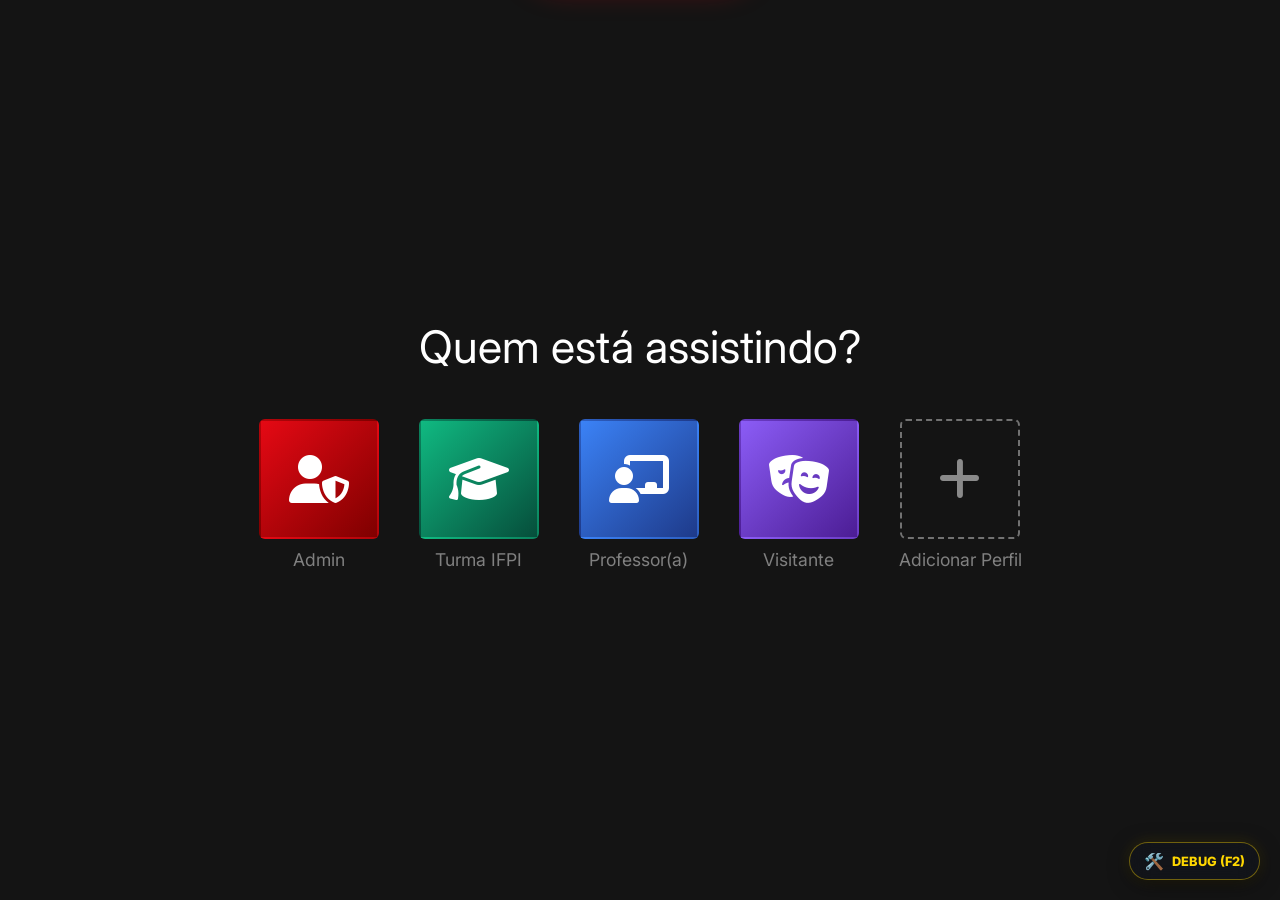
==== index.html @ 62f0f413 "feat: Upgrade de arquitetura - MAPA_DO_PROJETO, IFPIFLIX_STATE, Painel Modo Deus (F2), SoundEngine p" ====
<!DOCTYPE html>
<html lang="pt-BR">
<head>
    <meta charset="UTF-8">
    <meta name="viewport" content="width=device-width, initial-scale=1, viewport-fit=cover">
    <meta name="theme-color" content="#141414">
    <meta name="referrer" content="strict-origin-when-cross-origin">
    <meta name="description" content="IFPIFLIX - Projeto acadêmico de Filosofia sobre a Revolução Científica Moderna (Empirismo vs Racionalismo), catálogo de paródias e acervo da turma.">
    
    <!-- Metadados de Compartilhamento Social (Open Graph & Twitter) -->
    <meta property="og:type" content="website">
    <meta property="og:title" content="IFPIFLIX — O Streaming da Filosofia & Tecnologia">
    <meta property="og:description" content="A maior batalha intelectual: Empirismo vs Racionalismo, catálogo de filmes paródias e acervo de trabalhos da turma.">
    <meta property="og:image" content="https://buguinha0202.github.io/Ifpiflix-projetor/banner.png">
    <meta property="og:site_name" content="IFPIFLIX">
    <meta name="twitter:card" content="summary_large_image">
    <meta name="twitter:title" content="IFPIFLIX — O Streaming da Filosofia & Tecnologia">
    <meta name="twitter:description" content="A maior batalha intelectual: Empirismo vs Racionalismo, catálogo de filmes paródias e acervo de trabalhos da turma.">
    <meta name="twitter:image" content="https://buguinha0202.github.io/Ifpiflix-projetor/banner.png">
    
    <!-- Favicon Oficial IFPIFLIX -->
    <link rel="icon" type="image/svg+xml" href="data:image/svg+xml,<svg xmlns='http://www.w3.org/2000/svg' viewBox='0 0 100 100'><rect width='100' height='100' rx='20' fill='%23141414'/><path d='M38 20h24v60H38z' fill='%23E50914'/><path d='M30 20h16v60H30z' fill='%23B81D24'/></svg>">
    
    <title>IFPIFLIX - Filosofia: A Ciência Moderna</title>
    
    <link rel="preconnect" href="https://fonts.googleapis.com">
    <link rel="preconnect" href="https://fonts.gstatic.com" crossorigin>
    <link href="https://fonts.googleapis.com/css2?family=Bebas+Neue&family=Inter:wght@300;400;600;700&family=Share+Tech+Mono&display=swap" rel="stylesheet">
    <link rel="stylesheet" href="https://cdnjs.cloudflare.com/ajax/libs/font-awesome/6.5.1/css/all.min.css">

    <link rel="stylesheet" href="css/style.css?v=4.0">
</head>
<body>

    <!-- FEATURE 4: HOLOFOTE (TEATRO DAS SOMBRAS) -->
    <div id="spotlight-overlay"></div>

    <!-- TELA DE INTRODUÇÃO (TUDUM) -->
     <div id="splash-screen" class="screen">
        <div class="splash-logo" id="splash-logo-el">IFPIFLIX</div>
        <button id="skip-intro-btn" onclick="window.forceSkipIntro()">Pular Abertura <i class="fa-solid fa-forward-step"></i></button>
    </div>

    <div id="loading-screen" class="screen"><div class="spinner"></div><div class="loading-text" id="loading-perc">0%</div></div>

    <!-- TELA DE PERFIS DA TURMA -->
    <div id="profile-screen" class="screen active">
        <h1>Quem est&aacute; assistindo?</h1>
        <div class="profiles-container" id="profiles-container">
            <button type="button" class="profile-card" data-profile="Admin">
                <div class="avatar av-admin"><i class="fa-solid fa-user-shield"></i></div>
                <span>Admin</span>
            </button>
            <button type="button" class="profile-card" data-profile="Turma IFPI">
                <div class="avatar av-turma"><i class="fa-solid fa-graduation-cap"></i></div>
                <span>Turma IFPI</span>
            </button>
            <button type="button" class="profile-card" data-profile="Professor(a)">
                <div class="avatar av-prof"><i class="fa-solid fa-chalkboard-user"></i></div>
                <span>Professor(a)</span>
            </button>
            <button type="button" class="profile-card" data-profile="Visitante">
                <div class="avatar av-visitante"><i class="fa-solid fa-masks-theater"></i></div>
                <span>Visitante</span>
            </button>
            <button type="button" class="profile-card profile-card-add" id="btn-add-profile" onclick="window.openAddProfileModal()" aria-label="Adicionar Perfil">
                <div class="avatar av-add"><i class="fa-solid fa-plus"></i></div>
                <span>Adicionar Perfil</span>
            </button>
        </div>
    </div>

    <!-- MODAL DE CRIAR PERFIL (ESTILO NETFLIX) -->
    <div id="add-profile-modal" class="add-profile-modal-overlay" onclick="window.closeAddProfileModal(event)">
        <div class="add-profile-box" onclick="event.stopPropagation()">
            <button type="button" class="modal-close-btn" aria-label="Fechar" onclick="window.closeAddProfileModal(event, true)"><i class="fa-solid fa-xmark"></i></button>
            <h2>Criar Perfil</h2>
            <p class="add-profile-sub">Crie seu perfil personalizado para salvar seu progresso no IFPIFLIX.</p>
            
            <div class="add-profile-form">
                <div class="avatar-preview-wrapper">
                    <div class="avatar av-custom-preview" id="profile-preview-avatar">
                        <i class="fa-solid fa-user"></i>
                    </div>
                </div>
                
                <div class="add-profile-inputs">
                    <label for="new-profile-name">Nome do perfil:</label>
                    <input type="text" id="new-profile-name" placeholder="Ex: Carlos, Ana..." maxlength="15" autocomplete="off">
                    
                    <label>Escolha seu Avatar:</label>
                    <div class="avatar-color-options" id="avatar-color-options">
                        <button type="button" class="avatar-opt-btn active" data-color="red" data-icon="fa-solid fa-user" style="background: linear-gradient(135deg, #e50914, #7f0000);"><i class="fa-solid fa-user"></i></button>
                        <button type="button" class="avatar-opt-btn" data-color="blue" data-icon="fa-solid fa-rocket" style="background: linear-gradient(135deg, #3b82f6, #1e3a8a);"><i class="fa-solid fa-rocket"></i></button>
                        <button type="button" class="avatar-opt-btn" data-color="green" data-icon="fa-solid fa-laptop-code" style="background: linear-gradient(135deg, #10b981, #064e3b);"><i class="fa-solid fa-laptop-code"></i></button>
                        <button type="button" class="avatar-opt-btn" data-color="gold" data-icon="fa-solid fa-crown" style="background: linear-gradient(135deg, #f59e0b, #78350f);"><i class="fa-solid fa-crown"></i></button>
                        <button type="button" class="avatar-opt-btn" data-color="purple" data-icon="fa-solid fa-gamepad" style="background: linear-gradient(135deg, #8b5cf6, #4c1d95);"><i class="fa-solid fa-gamepad"></i></button>
                    </div>
                </div>
            </div>
            
            <div class="add-profile-actions">
                <button type="button" class="btn-save-profile" onclick="window.saveNewProfile()">Salvar Perfil</button>
                <button type="button" class="btn-cancel-profile" onclick="window.closeAddProfileModal(event, true)">Cancelar</button>
            </div>
        </div>
    </div>

    <!-- MODAL DE ENVIAR TRABALHO DA TURMA (EXCLUSIVO PROFESSOR) -->
    <div id="submit-work-modal" class="add-profile-modal-overlay" onclick="window.closeSubmitWorkModal(event)">
        <div class="add-profile-box submit-work-box" onclick="event.stopPropagation()">
            <button type="button" class="modal-close-btn" aria-label="Fechar" onclick="window.closeSubmitWorkModal(event, true)"><i class="fa-solid fa-xmark"></i></button>
            <div class="submit-work-header">
                <span class="prof-tag"><i class="fa-solid fa-chalkboard-user"></i> Painel do Acervo &amp; Professor</span>
                <h2>Adicionar Trabalhos ao Acervo</h2>
                <p class="add-profile-sub">Cadastre um trabalho individual ou cole vários links/arquivos de uma vez sem preencher ficha por ficha.</p>
            </div>

            <div class="submit-mode-tabs">
                <button type="button" class="submit-mode-tab active" id="tab-btn-single" onclick="window.switchSubmitTab('single')">
                    <i class="fa-solid fa-file-circle-plus"></i> Individual
                </button>
                <button type="button" class="submit-mode-tab" id="tab-btn-bulk" onclick="window.switchSubmitTab('bulk')">
                    <i class="fa-solid fa-bolt"></i> Importar Vários em Lote
                </button>
            </div>
            
            <!-- ABA 1: CADASTRO INDIVIDUAL -->
            <form id="form-submit-work" onsubmit="window.saveNewWork(event)">
                <div class="form-grid">
                    <div class="form-group">
                        <label for="sw-title">Título do Trabalho / Equipe *</label>
                        <input type="text" id="sw-title" placeholder="Ex: O Exterminador de Bugs" required autocomplete="off">
                    </div>
                    <div class="form-group">
                        <label for="sw-category">Matéria / Disciplina *</label>
                        <select id="sw-category" required>
                            <option value="Filosofia">Filosofia</option>
                            <option value="História">História</option>
                            <option value="Sociologia">Sociologia</option>
                            <option value="Língua Portuguesa">Língua Portuguesa</option>
                            <option value="Língua Inglesa">Língua Inglesa</option>
                            <option value="Hardware & Arquitetura">Hardware &amp; Arquitetura</option>
                            <option value="Segurança & Redes">Segurança &amp; Redes</option>
                            <option value="Programação & T.I.">Programação &amp; T.I.</option>
                            <option value="Inteligência Artificial & IoT">Inteligência Artificial &amp; IoT</option>
                            <option value="Sistemas Operacionais">Sistemas Operacionais</option>
                            <option value="Banco de Dados">Banco de Dados</option>
                            <option value="Outra Disciplina">Outra Disciplina</option>
                        </select>
                    </div>
                </div>

                <div class="form-grid">
                    <div class="form-group">
                        <label for="sw-work-group">Nome da Barra (Trabalho / Seminário)</label>
                        <input type="text" id="sw-work-group" placeholder="Ex: Seminário 1 - Ciência Moderna" autocomplete="off">
                    </div>
                    <div class="form-group">
                        <label for="sw-year">Bimestre / Ano</label>
                        <input type="text" id="sw-year" placeholder="Ex: 2026 • 1º Bimestre" value="2026 • 1º Bimestre" autocomplete="off">
                    </div>
                </div>

                <div class="form-group">
                    <label for="sw-authors">Alunos / Integrantes do Grupo *</label>
                    <input type="text" id="sw-authors" placeholder="Ex: Lucas, Camila, Rafael, João..." required autocomplete="off">
                </div>

                <div class="form-group">
                    <label for="sw-synopsis">Sinopse / Resumo (opcional — geramos automático se deixar curto)</label>
                    <textarea id="sw-synopsis" rows="2" placeholder="Breve resumo da apresentação ou vídeo..." required></textarea>
                </div>

                <div class="form-grid">
                    <div class="form-group">
                        <label for="sw-pdf">Link ou Arquivo do PDF (Ex: trabalhos/meu_slide.pdf)</label>
                        <input type="text" id="sw-pdf" placeholder="trabalhos/arquivo.pdf ou https://..." autocomplete="off">
                    </div>
                    <div class="form-group">
                        <label for="sw-trailer">Link do Vídeo / YouTube (URL ou ID)</label>
                        <input type="text" id="sw-trailer" placeholder="Ex: https://youtube.com/watch?v=..." autocomplete="off">
                    </div>
                </div>

                <div class="form-group">
                    <label for="sw-cover">Imagem de Capa (Opcional — puxa do YouTube ou gera capa automática)</label>
                    <div class="cover-input-row">
                        <input type="text" id="sw-cover" placeholder="Deixe vazio para capa automática!" autocomplete="off">
                        <select id="sw-cover-theme" onchange="window.onWorkThemeChange()">
                            <option value="">Capa Automática da Matéria</option>
                            <option value="p-tema1">Tema Filosofia Clássica</option>
                            <option value="p-stranger">Tema Ficção / Stranger</option>
                            <option value="p-opensource">Tema Código / Open Source</option>
                            <option value="p-dragon">Tema Inteligência Artificial</option>
                            <option value="p-firewall">Tema Segurança / Redes</option>
                        </select>
                    </div>
                </div>

                <div class="add-profile-actions">
                    <button type="submit" class="btn-save-profile"><i class="fa-solid fa-cloud-arrow-up"></i> Publicar no Acervo</button>
                    <button type="button" class="btn-cancel-profile" onclick="window.closeSubmitWorkModal(event, true)">Cancelar</button>
                </div>
            </form>

            <!-- ABA 2: IMPORTAÇÃO RÁPIDA EM LOTE -->
            <form id="form-bulk-work" style="display: none;" onsubmit="window.saveBulkWorks(event)">
                <div class="bulk-import-help">
                    <strong><i class="fa-solid fa-wand-magic-sparkles"></i> Importador Inteligente:</strong> Cole uma linha por trabalho. Você pode colar só o link do YouTube/PDF ou usar o formato:<br>
                    <code>Título | Alunos/Grupo | Link do PDF ou YouTube</code><br>
                    O sistema cria automaticamente a capa, a sinopse e organiza na barra escolhida abaixo!
                </div>

                <div class="form-grid">
                    <div class="form-group">
                        <label for="bw-category">Matéria de todos esses arquivos *</label>
                        <select id="bw-category" required>
                            <option value="Filosofia">Filosofia</option>
                            <option value="História">História</option>
                            <option value="Sociologia">Sociologia</option>
                            <option value="Língua Portuguesa">Língua Portuguesa</option>
                            <option value="Língua Inglesa">Língua Inglesa</option>
                            <option value="Hardware & Arquitetura">Hardware &amp; Arquitetura</option>
                            <option value="Segurança & Redes">Segurança &amp; Redes</option>
                            <option value="Programação & T.I.">Programação &amp; T.I.</option>
                            <option value="Inteligência Artificial & IoT">Inteligência Artificial &amp; IoT</option>
                            <option value="Sistemas Operacionais">Sistemas Operacionais</option>
                            <option value="Banco de Dados">Banco de Dados</option>
                            <option value="Outra Disciplina">Outra Disciplina</option>
                        </select>
                    </div>
                    <div class="form-group">
                        <label for="bw-work-group">Nome da Barra (Qual foi o Trabalho/Seminário?) *</label>
                        <input type="text" id="bw-work-group" placeholder="Ex: Seminário de Criptografia" required autocomplete="off">
                    </div>
                </div>

                <div class="form-group">
                    <label for="bw-year">Bimestre / Ano</label>
                    <input type="text" id="bw-year" placeholder="Ex: 2025 • 2º Bimestre" value="2025 • Acervo da Turma" autocomplete="off">
                </div>

                <div class="form-group">
                    <label for="bw-lines">Lista de Trabalhos / Links (1 por linha) *</label>
                    <textarea id="bw-lines" rows="5" placeholder="Exemplo:&#10;Grupo 1 - Criptografia RSA | João, Maria | trabalhos/rsa.pdf&#10;Paródia Firewall | Pedro, Ana | https://www.youtube.com/watch?v=s-TRlV9D6FI&#10;trabalhos/seminario_redes.pdf" required></textarea>
                </div>

                <div class="add-profile-actions">
                    <button type="submit" class="btn-save-profile"><i class="fa-solid fa-bolt"></i> Importar Todos Automaticamente</button>
                    <button type="button" class="btn-cancel-profile" onclick="window.closeSubmitWorkModal(event, true)">Cancelar</button>
                </div>
            </form>
        </div>
    </div>

    <!-- TOAST DE TURNO -->
    <div id="turn-toast">
        <i class="fa-solid fa-microphone-lines" style="font-size: 2rem; color: var(--netflix-red);"></i>
        <div>
            <span style="font-size: 0.8rem; color: #ccc;">Passando a palavra...</span><br>
            <span id="toast-presenter-name" style="font-size: 1.2rem; font-weight: bold; color: #fff;">Nome</span>
        </div>
    </div>

    <!-- TELA INICIAL IFPIFLIX -->
    <div id="home-screen" class="screen">
        <nav class="home-nav">
            <div class="nav-left-group">
                <div class="nav-logo" onclick="window.filterNavCategory('inicio')">IFPIFLIX</div>
                
                <!-- Menu de Categorias no Topo (Estilo Netflix) -->
                <ul class="nav-categories" id="nav-categories">
                    <li class="nav-cat-item active" data-cat="inicio" onclick="window.filterNavCategory('inicio')">Início</li>
                    <li class="nav-cat-item" data-cat="top5" onclick="window.filterNavCategory('top5')">Em Alta</li>
                    <li class="nav-cat-item" data-cat="filosofia" onclick="window.filterNavCategory('filosofia')">Filosofia</li>
                    <li class="nav-cat-item" data-cat="ti" onclick="window.filterNavCategory('ti')">Séries de T.I.</li>
                    <li class="nav-cat-item" data-cat="trabalhos" onclick="window.filterNavCategory('trabalhos')">Trabalhos Antigos</li>
                    <li class="nav-cat-item" data-cat="minha-lista" onclick="window.filterNavCategory('minha-lista')">Minha Lista</li>
                </ul>
            </div>
            
            <div class="nav-right">
                <!-- Botão Enviar Trabalho (EXCLUSIVO PROFESSOR) -->
                <button type="button" class="btn-professor-upload" id="btn-professor-upload" style="display: none;" onclick="window.openSubmitWorkModal()" title="Cadastrar / Enviar Trabalho da Turma (Exclusivo Professor)">
                    <i class="fa-solid fa-cloud-arrow-up"></i>
                    <span class="btn-upload-text">Enviar Trabalho</span>
                </button>

                <!-- Botão SFX Cinemático Procedural -->
                <button type="button" class="btn-sfx-toggle" id="nav-sfx-btn" onclick="window.toggleIfpiflixSfx()" title="Efeitos Sonoros Cinemáticos (Ativar / Desativar)" aria-label="Som">
                    <i class="fa-solid fa-volume-high"></i>
                </button>

                <!-- Lupa de Pesquisa -->
                <div class="search-box" id="search-box">
                    <button type="button" class="search-icon" id="search-icon-btn" aria-label="Pesquisar"><i class="fa-solid fa-magnifying-glass"></i></button>
                    <input type="search" id="search-input" placeholder="Títulos, gêneros..." aria-label="Pesquisar títulos e gêneros" enterkeyhint="search" autocomplete="off">
                </div>

                <!-- Botão Surpreenda-me (Roleta) -->
                <button type="button" class="btn-surprise" id="btn-surprise-me" onclick="window.triggerSurpriseMe()" title="Surpreenda-me (Sorteador de Filmes)">
                    <i class="fa-solid fa-shuffle"></i>
                    <span class="btn-surprise-text">Surpreenda-me</span>
                </button>

                <!-- Dropdown de Perfil -->
                <div class="nav-profile-wrapper" id="nav-profile-wrapper">
                    <button type="button" class="nav-profile-btn" id="nav-profile-btn" aria-haspopup="true" aria-expanded="false" aria-label="Menu do perfil">
                        <span id="nav-profile-name" class="nav-profile-name" style="font-weight:bold;">Admin</span>
                        <i class="fa-solid fa-user-circle" style="font-size:1.5rem;"></i>
                        <i class="fa-solid fa-caret-down"></i>
                    </button>

                    <div class="profile-dropdown">
                        <div class="dropdown-item" onclick="window.switchScreen('profile-screen')">
                            <i class="fa-solid fa-users"></i> Trocar de Perfil
                        </div>
                        <div class="dropdown-item" onclick="window.openIfpiflixWrapped()">
                            <i class="fa-solid fa-sparkles" style="color: #ffd700;"></i> Retrospectiva da Turma (Wrapped)
                        </div>
                        <div class="dropdown-item teacher-only" id="dropdown-upload-item" style="display: none;" onclick="window.openSubmitWorkModal()">
                            <i class="fa-solid fa-cloud-arrow-up"></i> Enviar Trabalho da Turma
                        </div>
                        <div class="dropdown-item" onclick="window.openInfoModal('conta')">
                            <i class="fa-regular fa-user"></i> Conta
                        </div>
                        <div class="dropdown-item" onclick="window.openInfoModal('ajuda')">
                            <i class="fa-regular fa-circle-question"></i> Central de Ajuda
                        </div>
                        <div class="dropdown-item" onclick="window.openResumoModal()">
                            <i class="fa-solid fa-book-open"></i> Guia de Estudos (Resumo)
                        </div>
                        <div class="dropdown-divider"></div>
                        <div class="dropdown-item sair" onclick="window.logoutIfpiflix()">
                            <i class="fa-solid fa-arrow-right-from-bracket"></i> Sair da IFPIFLIX
                        </div>
                    </div>
                </div>
            </div>
        </nav> 
        
        <!-- BANNER PRINCIPAL (HERO) -->
        <div class="hero">
            <div class="hero-content">
                <div style="color: var(--rpg-gold); font-weight: bold; letter-spacing: 2px; font-size: 0.9rem; margin-bottom: 8px;">
                    <i class="fa-solid fa-clapperboard"></i> FILME ORIGINAL &bull; IFPI FLIX
                </div>
                <h1>GUERRA CIVIL</h1>
                <p style="font-size: 1.3rem; margin-bottom: 5px; color: var(--netflix-red); font-weight: bold; letter-spacing: 1px;">
                    EMPIRISMO VS RACIONALISMO
                </p>
                <p style="font-size: 1.15rem; margin-bottom: 15px; color: #ccc; line-height: 1.5;">
                    A Revolu&ccedil;&atilde;o Cient&iacute;fica Moderna, a queda dos dogmas e a forja do M&eacute;todo Cient&iacute;fico por Newton.
                </p>
                <div class="hero-buttons">
                    <button class="btn-play" onclick="window.startCinematicMovie()"><i class="fa-solid fa-play"></i> Assistir ao Filme</button>
                    <button class="btn-info" onclick="window.openTitleModal('guerra-civil')"><i class="fa-solid fa-list"></i> Ver Epis&oacute;dios</button>
                </div>
            </div>
        </div>

        <!-- CATÁLOGO GERAL REORGANIZADO -->
        <div class="catalog-container">
            
            <!-- LINHA: CONTINUAR ASSISTINDO (Estilo Netflix) -->
            <div id="continue-watching-container" style="display: none; margin-bottom: 25px;">
                <h2 class="row-title" id="continue-watching-title">Continuar assistindo</h2>
                <div class="continue-watching-grid" id="continue-watching-grid">
                    <!-- Cards de progresso injetados via JS -->
                </div>
            </div>

            <!-- LINHA: TRABALHOS CADASTRADOS PELO PROFESSOR (Injetados via JS) -->
            <div id="teacher-works-container" style="display: none; margin-bottom: 30px;">
                <h2 class="row-title"><span class="teacher-badge"><i class="fa-solid fa-chalkboard-user"></i> Acervo</span> Trabalhos Cadastrados pelo(a) Professor(a)</h2>
                <div class="posters-container" id="teacher-works-grid">
                    <!-- Cards injetados via JS -->
                </div>
            </div>

            <!-- LINHA: TOP 5 NO IFPI HOJE (Estilo Netflix com números gigantes lado a lado) -->
            <div id="top5-section" class="catalog-section" style="margin-bottom: 30px;">
                <h2 class="row-title"><span class="top10-badge">TOP 5</span> de hoje no IFPI</h2>
                <div class="acervo-shelf-slider-container">
                    <button type="button" class="acervo-slider-nav-btn prev" aria-label="Voltar" onclick="window.scrollAcervoShelf('top10-container', -1)">
                        <i class="fa-solid fa-chevron-left"></i>
                    </button>
                    <div class="top10-container" id="top10-container">
                        <div class="top10-item" onclick="window.openTitleModal('guerra-civil')">
                            <div class="top10-rank">1</div>
                            <div class="card-portrait p-tema2" data-movie="guerra-civil" role="button" tabindex="0" aria-label="Guerra Civil">
                                <div class="card-portrait-content"><span style="font-size: 0.65rem; color: #fff; font-weight: bold; margin-bottom: 4px;">TOP 1</span><h4>Guerra Civil</h4></div>
                            </div>
                        </div>
                        <div class="top10-item" onclick="window.openTitleModal('tema-1')">
                            <div class="top10-rank">2</div>
                            <div class="card-portrait p-tema1" data-movie="tema-1" role="button" tabindex="0" aria-label="Invocação do Dogma">
                                <div class="card-portrait-content"><span style="font-size: 0.65rem; color: var(--rpg-gold); font-weight: bold; margin-bottom: 4px;">TOP 2</span><h4>Invocação do Dogma</h4></div>
                            </div>
                        </div>
                        <div class="top10-item" onclick="window.openTitleModal('tema-4')">
                            <div class="top10-rank">3</div>
                            <div class="card-portrait p-tema4" data-movie="tema-4" role="button" tabindex="0" aria-label="Obsessão: Falsificabilidade">
                                <div class="card-portrait-content"><span style="font-size: 0.65rem; color: #ffd700; font-weight: bold; margin-bottom: 4px;">TOP 3</span><h4>Obsessão: Falsificabilidade</h4></div>
                            </div>
                        </div>
                        <div class="top10-item" onclick="window.openTitleModal('tema-3')">
                            <div class="top10-rank">4</div>
                            <div class="card-portrait p-tema3" data-movie="tema-3" role="button" tabindex="0" aria-label="Devoradores de Espaço-Tempo">
                                <div class="card-portrait-content"><span style="font-size: 0.65rem; color: #00f0ff; font-weight: bold; margin-bottom: 4px;">TEMA 03</span><h4>Devoradores de Espaço-Tempo</h4></div>
                            </div>
                        </div>
                        <div class="top10-item" onclick="window.openTitleModal('tema-5')">
                            <div class="top10-rank">5</div>
                            <div class="card-portrait p-tema5" data-movie="tema-5" role="button" tabindex="0" aria-label="Não Olhe para a Ética">
                                <div class="card-portrait-content"><span style="font-size: 0.65rem; color: #fff; font-weight: bold; margin-bottom: 4px;">TEMA 05</span><h4>Não Olhe para a Ética</h4></div>
                            </div>
                        </div>
                    </div>
                    <button type="button" class="acervo-slider-nav-btn next" aria-label="Avançar" onclick="window.scrollAcervoShelf('top10-container', 1)">
                        <i class="fa-solid fa-chevron-right"></i>
                    </button>
                </div>
            </div>

            <!-- LINHA: MINHA LISTA (Injetada via JS) -->
            <div id="minha-lista-container" style="display: none; margin-bottom: 30px;">
                <h2 class="row-title">Minha Lista</h2>
                <div class="posters-container" id="minha-lista-grid">
                    <!-- Cards injetados via JS -->
                </div>
            </div>

            <!-- LINHA DISNEY+: COLEÇÕES DE TRABALHOS DA TURMA -->
            <div id="disney-collections-row" class="catalog-section disney-collections-section" style="margin-bottom: 36px;">
                <h2 class="row-title" style="display: flex; align-items: center; justify-content: space-between;">
                    <span style="display: flex; align-items: center; gap: 8px;">
                        <i class="fa-solid fa-shapes" style="color: var(--netflix-red); font-size: 1.1rem;"></i>
                        <span>Coleções dos Trabalhos</span>
                    </span>
                    <a href="#" onclick="event.preventDefault(); window.openAcervoScreen();" style="font-size: 0.88rem; color: #aaa; text-decoration: none; font-weight: 600;">Ver Acervo Completo &gt;</a>
                </h2>
                <div class="acervo-shelf-slider-container">
                    <button type="button" class="acervo-slider-nav-btn prev" aria-label="Voltar" onclick="window.scrollAcervoShelf('disney-collections-grid', -1)">
                        <i class="fa-solid fa-chevron-left"></i>
                    </button>
                    <div class="disney-collections-row" id="disney-collections-grid">
                        <!-- Cards gerados via JS estilo Disney+ -->
                    </div>
                    <button type="button" class="acervo-slider-nav-btn next" aria-label="Avançar" onclick="window.scrollAcervoShelf('disney-collections-grid', 1)">
                        <i class="fa-solid fa-chevron-right"></i>
                    </button>
                </div>
            </div>
            
            <!-- LINHA 1: LANÇAMENTOS DOS 5 TEMAS -->
            <div id="filosofia-row" class="catalog-section" style="margin-bottom: 30px;">
                <h2 class="row-title">Lançamentos da Turma • Os 5 Temas de Filosofia</h2>
                <div class="acervo-shelf-slider-container">
                    <button type="button" class="acervo-slider-nav-btn prev" aria-label="Voltar" onclick="window.scrollAcervoShelf('filosofia-posters-shelf', -1)">
                        <i class="fa-solid fa-chevron-left"></i>
                    </button>
                    <div class="posters-container" id="filosofia-posters-shelf">
                        <div class="card-portrait p-tema1" data-movie="tema-1" role="button" tabindex="0" aria-label="Invocação do Dogma">
                            <div class="card-portrait-content"><span style="font-size: 0.65rem; color: var(--rpg-gold); font-weight: bold; margin-bottom: 4px;">TEMA 01</span><h4>Invocação do Dogma</h4></div>
                        </div>
                        <div class="card-portrait p-tema2" style="border-color: var(--netflix-red); box-shadow: 0 0 15px rgba(229,9,20,0.5);" data-movie="guerra-civil" role="button" tabindex="0" aria-label="Guerra Civil">
                            <div class="card-portrait-content"><span style="font-size: 0.65rem; color: #fff; font-weight: bold; margin-bottom: 4px;">TEMA 02 </span><h4>Guerra Civil</h4></div>
                        </div>
                        <div class="card-portrait p-tema3" data-movie="tema-3" role="button" tabindex="0" aria-label="Devoradores de Espaço-Tempo">
                            <div class="card-portrait-content"><span style="font-size: 0.65rem; color: #00f0ff; font-weight: bold; margin-bottom: 4px;">TEMA 03</span><h4>Devoradores de Espaço-Tempo</h4></div>
                        </div>
                        <div class="card-portrait p-tema4" data-movie="tema-4" role="button" tabindex="0" aria-label="Obsessão: Falsificabilidade">
                            <div class="card-portrait-content"><span style="font-size: 0.65rem; color: #ffd700; font-weight: bold; margin-bottom: 4px;">TEMA 04</span><h4>Obsessão: Falsificabilidade</h4></div>
                        </div>
                        <div class="card-portrait p-tema5" data-movie="tema-5" role="button" tabindex="0" aria-label="Não Olhe para a Ética">
                            <div class="card-portrait-content"><span style="font-size: 0.65rem; color: #fff; font-weight: bold; margin-bottom: 4px;">TEMA 05</span><h4>Não Olhe para a Ética</h4></div>
                        </div>
                    </div>
                    <button type="button" class="acervo-slider-nav-btn next" aria-label="Avançar" onclick="window.scrollAcervoShelf('filosofia-posters-shelf', 1)">
                        <i class="fa-solid fa-chevron-right"></i>
                    </button>
                </div>
            </div>

            <!-- LINHA 2: SÉRIES E CURTAS DE T.I. -->
            <div id="ti-row" class="catalog-section" style="margin-bottom: 30px;">
                <h2 class="row-title">Séries e Curtas de T.I.</h2>
                <div class="acervo-shelf-slider-container">
                    <button type="button" class="acervo-slider-nav-btn prev" aria-label="Voltar" onclick="window.scrollAcervoShelf('ti-posters-shelf', -1)">
                        <i class="fa-solid fa-chevron-left"></i>
                    </button>
                    <div class="posters-container" id="ti-posters-shelf">
                        <div class="card-portrait p-stranger" data-movie="stranger-pings" role="button" tabindex="0" aria-label="Stranger Pings"><div class="card-portrait-content"><h4>Stranger Pings</h4></div></div>
                        <div class="card-portrait p-dragon" data-movie="treinar-ia" role="button" tabindex="0" aria-label="Como Treinar a sua I.A."><div class="card-portrait-content"><h4>Como Treinar a sua I.A.</h4></div></div>
                        <div class="card-portrait p-pix" data-movie="deepfake-pix" role="button" tabindex="0" aria-label="Deepfake: O Preço do Pix"><div class="card-portrait-content"><h4>Deepfake: O Preço do Pix</h4></div></div>
                        <div class="card-portrait p-opensource" data-movie="open-source" role="button" tabindex="0" aria-label="Open Source"><div class="card-portrait-content"><h4>Open Source</h4></div></div>
                        <div class="card-portrait p-kpop" data-movie="kpop" role="button" tabindex="0" aria-label="Guerreiras do Pop 3"><div class="card-portrait-content"><h4>Guerreiras do Pop 3</h4></div></div>
                        <div class="card-portrait p-procurando" data-movie="procurando-ip" role="button" tabindex="0" aria-label="Procurando IP"><div class="card-portrait-content"><h4>Procurando IP</h4></div></div>
                        <div class="card-portrait p-nicolas" data-movie="nicolas" role="button" tabindex="0" aria-label="Nicolas O Grande"><div class="card-portrait-content"><h4>Nicolas O Grande</h4></div></div>
                        <div class="card-portrait p-lalalan" data-movie="lalalan" role="button" tabindex="0" aria-label="La La LAN"><div class="card-portrait-content"><h4>La La LAN</h4></div></div>
                    </div>
                    <button type="button" class="acervo-slider-nav-btn next" aria-label="Avançar" onclick="window.scrollAcervoShelf('ti-posters-shelf', 1)">
                        <i class="fa-solid fa-chevron-right"></i>
                    </button>
                </div>
            </div>

            <!-- LINHA 3: TRABALHOS ANTIGOS -->
            <div id="trabalhos-row" class="catalog-section" style="margin-bottom: 30px;">
                <h2 class="row-title" style="display: flex; align-items: center; justify-content: space-between;">
                    <span>Trabalhos Antigos</span>
                    <a href="#" onclick="event.preventDefault(); window.openAcervoScreen();" style="font-size: 0.88rem; color: #aaa; text-decoration: none; font-weight: 600;">Ver todos &gt;</a>
                </h2>
                <div class="acervo-shelf-slider-container">
                    <button type="button" class="acervo-slider-nav-btn prev" aria-label="Voltar" onclick="window.scrollAcervoShelf('trabalhos-landscape-shelf', -1)">
                        <i class="fa-solid fa-chevron-left"></i>
                    </button>
                    <div class="landscape-row" id="trabalhos-landscape-shelf">
                        <div class="card-landscape p-mitm" data-movie="mitm" role="button" tabindex="0" aria-label="O Homem no Meio"><div class="card-landscape-content"><h4>O Homem no Meio</h4></div></div>
                        <div class="card-landscape p-firewall" data-movie="firewall" role="button" tabindex="0" aria-label="A Muralha de Fogo"><div class="card-landscape-content"><h4>A Muralha de Fogo</h4></div></div>
                        <div class="card-landscape p-metaverso" data-movie="metaverso" role="button" tabindex="0" aria-label="Fuga do Metaverso"><div class="card-landscape-content"><h4>Fuga do Metaverso</h4></div></div>
                        <div class="card-landscape p-iot" data-movie="iot" role="button" tabindex="0" aria-label="Rebelião das Torradeiras"><div class="card-landscape-content"><h4>Rebelião das Torradeiras</h4></div></div>
                        <div class="card-landscape p-honeypot" data-movie="honeypot" role="button" tabindex="0" aria-label="O Pote de Mel"><div class="card-landscape-content"><h4>O Pote de Mel</h4></div></div>
                    </div>
                    <button type="button" class="acervo-slider-nav-btn next" aria-label="Avançar" onclick="window.scrollAcervoShelf('trabalhos-landscape-shelf', 1)">
                        <i class="fa-solid fa-chevron-right"></i>
                    </button>
                </div>
            </div>

        </div>

        <!-- TELA DE RESULTADOS DA PESQUISA -->
        <div id="search-results">
            <h2 class="row-title">Resultados da busca</h2>
            <div class="search-grid" id="search-grid">
                <!-- Cards injetados via JS -->
            </div>
        </div>

        <!-- =========================================================
             RODAPÉ AUTÊNTICO (ESTILO NETFLIX)
             ========================================================= -->
        <footer class="ifpiflix-footer">
            <div class="footer-links">
                <a href="#" role="button" data-action="resumo">Guia de Estudos (Resumo)</a>
                <a href="#" role="button" onclick="event.preventDefault(); window.openAcervoScreen();">Trabalhos Antigos</a>
                <a href="#" role="button" onclick="event.preventDefault(); window.openIfpiflixWrapped();" style="display: inline-flex; align-items: center; gap: 6px;"><i class="fa-solid fa-sparkles" style="color: #ffd700;"></i> Retrospectiva da Turma</a>
                <a href="#" role="button" data-action="ajuda">Central de Ajuda</a>
                <a href="#" role="button" data-action="conta">Conta</a>
            </div>
            <div class="footer-copyright">
                &copy; 2026 IFPIFLIX — Projeto Acadêmico de Filosofia, Grupo 6.
            </div>
        </footer>

    </div>

    <!-- =======================================================
         TELA: TRABALHOS ANTIGOS (MESMO DESIGN DA TELA INICIAL)
         ======================================================= -->
    <div id="acervo-screen" class="screen">
        <nav class="home-nav" id="acervo-home-nav">
            <div class="nav-left-group">
                <div class="nav-logo" onclick="window.filterNavCategory('inicio')">IFPIFLIX</div>
                <ul class="nav-categories" id="acervo-nav-categories">
                    <li class="nav-cat-item" data-cat="inicio" onclick="window.filterNavCategory('inicio')">Início</li>
                    <li class="nav-cat-item" data-cat="top5" onclick="window.filterNavCategory('top5')">Em Alta</li>
                    <li class="nav-cat-item" data-cat="filosofia" onclick="window.filterNavCategory('filosofia')">Filosofia</li>
                    <li class="nav-cat-item" data-cat="ti" onclick="window.filterNavCategory('ti')">Séries de T.I.</li>
                    <li class="nav-cat-item active" data-cat="trabalhos" onclick="window.filterNavCategory('trabalhos')">Trabalhos Antigos</li>
                    <li class="nav-cat-item" data-cat="minha-lista" onclick="window.filterNavCategory('minha-lista')">Minha Lista</li>
                </ul>
            </div>
            <div class="nav-right">
                <!-- Botão Enviar Trabalho (EXCLUSIVO PROFESSOR) -->
                <button type="button" class="btn-professor-upload" id="btn-acervo-upload" style="display: none;" onclick="window.openSubmitWorkModal()" title="Cadastrar / Enviar Trabalho da Turma (Exclusivo Professor)">
                    <i class="fa-solid fa-cloud-arrow-up"></i>
                    <span class="btn-upload-text">Enviar Trabalho</span>
                </button>

                <!-- Botão SFX Cinemático Procedural -->
                <button type="button" class="btn-sfx-toggle" id="nav-acervo-sfx-btn" onclick="window.toggleIfpiflixSfx()" title="Efeitos Sonoros Cinemáticos (Ativar / Desativar)" aria-label="Som">
                    <i class="fa-solid fa-volume-high"></i>
                </button>

                <!-- Lupa de Pesquisa no Acervo -->
                <div class="search-box" id="acervo-search-box">
                    <button type="button" class="search-icon" id="acervo-search-icon-btn" aria-label="Pesquisar no Acervo"><i class="fa-solid fa-magnifying-glass"></i></button>
                    <input type="search" id="acervo-search-input" placeholder="Títulos, matérias..." aria-label="Pesquisar no Acervo" enterkeyhint="search" oninput="window.renderAcervoScreen()" autocomplete="off">
                </div>

                <!-- Botão Surpreenda-me (Roleta) -->
                <button type="button" class="btn-surprise" onclick="window.triggerSurpriseMe()" title="Surpreenda-me (Sorteador de Filmes)">
                    <i class="fa-solid fa-shuffle"></i>
                    <span class="btn-surprise-text">Surpreenda-me</span>
                </button>

                <!-- Dropdown de Perfil Completo -->
                <div class="nav-profile-wrapper" id="acervo-nav-profile-wrapper">
                    <button type="button" class="nav-profile-btn" id="acervo-nav-profile-btn" aria-haspopup="true" aria-expanded="false" aria-label="Menu do perfil">
                        <span class="nav-profile-name" style="font-weight:bold;">Admin</span>
                        <i class="fa-solid fa-user-circle" style="font-size:1.5rem;"></i>
                        <i class="fa-solid fa-caret-down"></i>
                    </button>

                    <div class="profile-dropdown">
                        <div class="dropdown-item" onclick="window.switchScreen('profile-screen')">
                            <i class="fa-solid fa-users"></i> Trocar de Perfil
                        </div>
                        <div class="dropdown-item" onclick="window.openIfpiflixWrapped()">
                            <i class="fa-solid fa-sparkles" style="color: #ffd700;"></i> Retrospectiva da Turma (Wrapped)
                        </div>
                        <div class="dropdown-item teacher-only" style="display: none;" onclick="window.openSubmitWorkModal()">
                            <i class="fa-solid fa-cloud-arrow-up"></i> Enviar Trabalho da Turma
                        </div>
                        <div class="dropdown-item" onclick="window.openInfoModal('conta')">
                            <i class="fa-regular fa-user"></i> Conta
                        </div>
                        <div class="dropdown-item" onclick="window.openInfoModal('ajuda')">
                            <i class="fa-regular fa-circle-question"></i> Central de Ajuda
                        </div>
                        <div class="dropdown-item" onclick="window.openResumoModal()">
                            <i class="fa-solid fa-book-open"></i> Guia de Estudos (Resumo)
                        </div>
                        <div class="dropdown-divider"></div>
                        <div class="dropdown-item sair" onclick="window.logoutIfpiflix()">
                            <i class="fa-solid fa-arrow-right-from-bracket"></i> Sair da IFPIFLIX
                        </div>
                    </div>
                </div>
            </div>
        </nav>

        <!-- BANNER PRINCIPAL (HERO / CARROSSEL DA TELA INICIAL) -->
        <div class="hero acervo-hero" id="acervo-hero" onmouseenter="window.pauseAcervoHeroTimer()" onmouseleave="window.resumeAcervoHeroTimer()">
            <!-- Injetado dinamicamente com .hero-content, Bebas Neue 4.8rem, botões .btn-play e .btn-info e pagers -->
        </div>

        <!-- CATÁLOGO GERAL (EXATAMENTE COMO NA TELA INICIAL) -->
        <div class="catalog-container acervo-catalog" id="acervo-rows-container">
            <!-- Fileiras geradas via JS exatamente iguais à Home -->
        </div>

        <footer class="ifpiflix-footer">
            <div class="footer-links">
                <a href="#" role="button" data-action="resumo">Guia de Estudos (Resumo)</a>
                <a href="#" role="button" onclick="event.preventDefault(); window.openIfpiflixWrapped();" style="display: inline-flex; align-items: center; gap: 6px;"><i class="fa-solid fa-sparkles" style="color: #ffd700;"></i> Retrospectiva da Turma</a>
                <a href="#" role="button" data-action="ajuda">Central de Ajuda</a>
                <a href="#" role="button" data-action="conta">Conta</a>
            </div>
            <div class="footer-copyright">
                &copy; 2026 IFPIFLIX — Projeto Acadêmico de Filosofia, Grupo 6.
            </div>
        </footer>
    </div>


    <!-- TELA DE EPISÓDIOS (O GRIMÓRIO - MODO CLÁSSICO) -->
    <div id="series-details-screen" class="screen">
        <nav class="home-nav">
            <div class="nav-logo" onclick="window.switchScreen('home-screen')">IFPIFLIX</div>
            <button type="button" aria-label="Fechar" onclick="window.switchScreen('home-screen')" style="background: none; border: none; color: #fff; font-size: 1.5rem; cursor: pointer;"><i class="fa-solid fa-xmark"></i></button>
        </nav>
        <div class="details-hero">
            <div class="details-content">
                <div style="color: var(--rpg-gold); font-weight: bold; letter-spacing: 2px; font-size: 0.85rem;">ARQUIVO HIST&Oacute;RICO &bull; APRESENTA&Ccedil;&Atilde;O EM SLIDES</div>
                <h1>O GRIM&Oacute;RIO: MODO CL&Aacute;SSICO</h1>
                <p style="color: #bbb; font-size: 1.15rem; margin-top: 8px; line-height: 1.5;">14 Slides com intera&ccedil;&otilde;es visuais completas, simula&ccedil;&otilde;es e mapa dos conceitos da Revolu&ccedil;&atilde;o Cient&iacute;fica.</p>
                <button class="btn-play" onclick="window.startPresentationAt(0)" style="margin-top: 20px;"><i class="fa-solid fa-chalkboard-user"></i> Iniciar Apresenta&ccedil;&atilde;o Cl&aacute;ssica</button>
            </div>
        </div>
    </div>

    <!-- =======================================================
         PLAYER 1: APRESENTAÇÃO CLÁSSICA
         ======================================================= -->
    <div id="player-screen" class="screen">
        <div class="player-header">
            <button type="button" class="control-btn" aria-label="Voltar" onclick="window.switchScreen('series-details-screen')"><i class="fa-solid fa-arrow-left"></i></button>
            <div style="display:flex; flex-direction: column; margin-left: 10px;">
                <span style="font-weight: bold;">A Ci&ecirc;ncia Moderna (Cl&aacute;ssico)</span>
                <span id="player-ep-title" style="color: #aaa; font-size: 0.9rem;">T1:E1</span>
            </div>
        </div>

        <div class="slide-area">
            
            <div class="slide" id="slide-0">
                <div class="slide-grid">
                    <div class="text-col">
                        <h2>01. A ESCOLÁSTICA E A AUTORIDADE</h2>
                        <div class="ticker-box" id="ticker-0">Dogmas religiosos possuíam peso inquestionável.</div>
                        <p>Entre os séculos XVI e XVII, a Europa viveu uma transição marcante. Durante a Idade Média, o conhecimento sobre a natureza era dominado pela Escolástica, corrente que unia a fé cristã à filosofia aristotélica. Nesse modelo medieval, as verdades cosmológicas não dependiam de testes práticos ou experiências, mas sim do princípio de autoridade, onde dogmas religiosos e textos clássicos possuíam um peso inquestionável.</p>
                    </div>
                    <div class="visual-col"><div class="rpg-top"><i class="fa-solid fa-book-skull"></i> Regras Bloqueadas</div><div class="sim-screen"><i class="fa-solid fa-book" style="font-size:5rem; color:#aaa;"></i><h3 style="margin-top:30px; color:#E50914;">Status: Dogmatismo</h3></div></div>
                </div>
            </div>

            <div class="slide" id="slide-0_1">
                <div class="slide-grid">
                    <div class="text-col">
                        <h2>02. A TRANSIÇÃO RENASCENTISTA</h2>
                        <div class="ticker-box" id="ticker-0_1">A física aristotélica era insuficiente para as novas necessidades.</div>
                        <p>A chegada do Renascimento promoveu o resgate dos valores humanistas, colocando o ser humano e a razão no centro das investigações. Impulsionada por transformações socioeconômicas, pela expansão das rotas marítimas e pelo desenvolvimento da imprensa, a sociedade percebeu que a visão teocêntrica e a física aristotélica eram insuficientes para responder às novas necessidades práticas da época.</p>
                    </div>
                    <div class="visual-col"><div class="rpg-top"><i class="fa-solid fa-map"></i> Exploração</div><div class="sim-screen"><div class="map-pan"></div><i class="fa-solid fa-sailboat" style="font-size:4rem; color:var(--rpg-gold); z-index:2; filter: drop-shadow(0 5px 10px #000);"></i></div></div>
                </div>
            </div>

            <div class="slide" id="slide-0_2">
                <div class="slide-grid">
                    <div class="text-col">
                        <h2>03. A RUPTURA COM A TRADIÇÃO</h2>
                        <div class="ticker-box" id="ticker-0_2">A natureza como realidade observável.</div>
                        <p>A crise do pensamento escolástico abriu caminho para o questionamento direto das certezas da Igreja e da Tradição. A natureza deixou de ser vista como um cosmos sagrado governado por causas metafísicas ou vontades divinas e passou a ser encarada como uma realidade observável, totalmente aberta ao estudo, à reflexão crítica e à investigação direta do ser humano.</p>
                    </div>
                    <div class="visual-col"><div class="rpg-top"><i class="fa-solid fa-eye"></i> Investigação Ativa</div><div class="sim-screen"><div class="lantern-container"><i class="fa-solid fa-eye"></i><i class="fa-solid fa-atom"></i><i class="fa-solid fa-microscope"></i><div class="lantern-mask"></div></div></div></div>
                </div>
            </div>

            <div class="slide" id="slide-1">
                <div class="slide-grid">
                    <div class="text-col">
                        <h2>04. O TERRENO FÉRTIL</h2>
                        <div class="ticker-box" id="ticker-1">Dúvida, observação e busca por métodos autônomos.</div>
                        <p>Essa transição histórica foi fundamental para o surgimento do pensamento científico moderno. Ao romper com o dogmatismo e com as amarras da tradição medieval, os pensadores da época estabeleceram uma nova atitude diante do saber: uma postura pautada na dúvida, na observação e na busca por métodos autônomos para compreender o universo.</p>
                    </div>
                    <div class="visual-col"><div class="rpg-top"><i class="fa-solid fa-seedling"></i> A Semente da Ciência</div><div class="sim-screen"><i class="fa-solid fa-lightbulb" style="font-size:6rem; color:#f59e0b; animation: pulseLock 2s infinite alternate;"></i></div></div>
                </div>
            </div>

            <div class="slide" id="slide-2">
    <div class="slide-grid">
        <div class="text-col">
            <h2>02. ANTES DA REVOLUÇÃO</h2>
            <div class="ticker-box" id="ticker-2">A tradição ditava as regras.</div>
            <h3 class="highlight">O Domínio do Passado</h3><p>As pessoas aprendiam sobre a natureza principalmente por meio da tradição e das ideias de pessoas consideradas importantes, como Aristóteles e autoridades da Igreja.</p>
        </div>
        <div class="visual-col"><div class="rpg-top"><i class="fa-solid fa-landmark-dome"></i> Paradigma Antigo</div><div class="sim-screen"><div class="geo-system"><i class="fa-solid fa-earth-americas geo-earth"></i><i class="fa-solid fa-lock geo-lock"></i></div></div></div>
    </div>
</div>

<div class="slide" id="slide-2_1">
    <div class="slide-grid">
        <div class="text-col">
            <h2>02. GEOCENTRISMO</h2>
            <div class="ticker-box" id="ticker-2_1">A Terra no centro de tudo.</div>
            <h3 class="highlight">O Universo Fechado</h3><p>Acreditava que a Terra estava parada no centro do Universo e que o Sol, a Lua e outros astros giravam ao redor da Terra.</p>
        </div>
        <div class="visual-col"><div class="rpg-top"><i class="fa-solid fa-globe"></i> Sistema Ptolomaico</div><div class="sim-screen"><div class="geo-system"><i class="fa-solid fa-earth-americas geo-earth"></i></div></div></div>
    </div>
</div>


            <div class="slide" id="slide-3">
    <div class="slide-grid">
        <div class="text-col">
            <h2>02. PRINCÍPIO DE AUTORIDADE</h2>
            <div class="ticker-box" id="ticker-3">Aristóteles falou, tá falado.</div>
            <h3 class="highlight">Verdade Inquestionável</h3><p>Uma ideia era considerada verdadeira porque uma pessoa importante dizia que era verdade. Não era necessário testar ou comprovar na prática.</p>
        </div>
        <div class="visual-col"><div class="rpg-top"><i class="fa-solid fa-book-skull"></i> Regras Bloqueadas</div><div class="sim-screen"><i class="fa-solid fa-book" style="font-size:5rem; color:#aaa;"></i><h3 style="margin-top:30px; color:#E50914;">Status: Dogmatismo</h3></div></div>
    </div>
</div>

<div class="slide" id="slide-3_1">
    <div class="slide-grid">
        <div class="text-col">
            <h2>02. A MUDANÇA</h2>
            <div class="ticker-box" id="ticker-3_1">Observar e testar virou a nova moda.</div>
            <h3 class="highlight">O Despertar</h3><p>A Revolução Científica mudou essa maneira de pensar. Os estudiosos começaram a valorizar mais a observação, a investigação e a experimentação.</p>
        </div>
        <div class="visual-col"><div class="rpg-top"><i class="fa-solid fa-eye"></i> Nova Visão</div><div class="sim-screen"><i class="fa-solid fa-microscope" style="font-size:5rem; color:#3b82f6;"></i></div></div>
    </div>
</div>

            <div class="slide" id="slide-4">
                <div class="slide-grid">
                    <div class="text-col">
                        <h2>03. A GRANDE RUPTURA</h2>
                        <div class="ticker-box" id="ticker-4">O homem moderno: 'E se a gente testasse essa parada?'</div>
                        <h3 class="highlight">Da Contempla&ccedil;&atilde;o &agrave; A&ccedil;&atilde;o</h3><p>O ser humano parou de apenas "admirar" o mundo de forma passiva e passou a investigar ativamente como as coisas funcionam.</p>
                    </div>
                    <div class="visual-col"><div class="rpg-top"><i class="fa-solid fa-lightbulb"></i> Lanterna da Razão</div><div class="sim-screen"><div class="lantern-container"><i class="fa-solid fa-eye"></i><i class="fa-solid fa-atom"></i><i class="fa-solid fa-vial"></i><div class="lantern-mask"></div></div></div></div>
                </div>
            </div>

            <div class="slide" id="slide-5">
                <div class="slide-grid">
                    <div class="text-col">
                        <h2>04. REVOLU&Ccedil;&Atilde;O COSMOL&Oacute;GICA</h2>
                        <div class="ticker-box" id="ticker-5">Copérnico: 'Galera, o Sol tá no meio, não a gente'.</div>
                        <h3 class="highlight">O Heliocentrismo</h3><p>Copérnico muda o centro do tabuleiro! O Sol assume o centro do sistema e a Terra gira em volta dele.</p>
                    </div>
                    <div class="visual-col"><div class="rpg-top"><i class="fa-solid fa-sun"></i> O Novo Centro</div><div class="sim-screen"><div class="helio-system"><i class="fa-solid fa-sun helio-sun"></i><i class="fa-solid fa-earth-americas helio-earth"></i></div></div></div>
                </div>
            </div>

            <div class="slide" id="slide-6">
                <div class="slide-grid">
                    <div class="text-col">
                        <h2>04. REVOLU&Ccedil;&Atilde;O COSMOL&Oacute;GICA</h2>
                        <div class="ticker-box" id="ticker-6">Galileu: 'Mano, olha no telescópio'. Inquisição: 'Não quero'.</div>
                        <h3 class="highlight">Galileu Galilei</h3><p>Utilizando o telesc&oacute;pio para comprovar a teoria, ele afirmou: <em>"A natureza est&aacute; escrita em caracteres matem&aacute;ticos"</em>.</p>
                    </div>
                    <div class="visual-col"><div class="rpg-top"><i class="fa-solid fa-binoculars"></i> Visão Aprimorada</div><div class="sim-screen"><div class="sky-bg"></div><div class="telescope-lens"><i class="fa-solid fa-star" style="font-size:2rem; color:#fff;"></i></div></div></div>
                </div>
            </div>

            <div class="slide" id="slide-6_1">
    <div class="slide-grid">
        <div class="text-col">
            <h2>04. REVOLUÇÃO COSMOLÓGICA</h2>
            <div class="ticker-box" id="ticker-6_1">Kepler: “Círculo perfeito? Não exatamente.”</div>
            <h3 class="highlight">Órbitas Elípticas</h3><p>Ao analisar o movimento dos planetas, Kepler descobriu que suas órbitas ao redor do Sol são elípticas, aperfeiçoando o modelo heliocêntrico.</p>
        </div>
        <div class="visual-col"><div class="rpg-top"><i class="fa-solid fa-meteor"></i> Leis de Kepler</div><div class="sim-screen"><div class="helio-system" style="border-radius: 50% / 30%;"><i class="fa-solid fa-sun helio-sun"></i><i class="fa-solid fa-earth-americas helio-earth"></i></div></div></div>
    </div>
</div>

            

            <div class="slide" id="slide-8">
                <div class="slide-grid">
                    <div class="text-col">
                        <h2>05. O EMPIRISMO</h2>
                        <div class="ticker-box" id="ticker-8">Ídolo da Caverna = viver na própria bolha.</div>
                        <h3 class="highlight">A Queda dos Ídolos</h3><p>Francis Bacon criticou os "Ídolos": falsos preconceitos que cegam a mente. É preciso limpar a mente antes de investigar.</p>
                    </div>
                    <div class="visual-col"><div class="rpg-top"><i class="fa-solid fa-hammer"></i> Quebrando Ilusões</div><div class="sim-screen"><div class="idol-container"><i class="fa-solid fa-user-shield idol-half idol-left"></i><i class="fa-solid fa-user-shield idol-half idol-right"></i><div class="idol-glow"></div></div></div></div>
                </div>
            </div>

            <div class="slide" id="slide-9">
                <div class="slide-grid">
                    <div class="text-col">
                        <h2>05. O EMPIRISMO</h2>
                        <div class="ticker-box" id="ticker-9">Se não testou na prática, meu anjo, é só fanfic.</div>
                        <h3 class="highlight">O Método Indutivo</h3><p>A ci&ecirc;ncia deve partir da observa&ccedil;&atilde;o e de experimentos repetidos. Não basta achar, é preciso testar na prática!</p>
                    </div>
                    <div class="visual-col"><div class="rpg-top"><i class="fa-solid fa-flask"></i> Laboratório Empírico</div><div class="sim-screen"><div class="potion-lab"><div class="flask-neck"></div><div class="flask-body"><div class="liquid"></div><div class="liquid2"></div><div class="potion-bubbles b1"></div><div class="potion-bubbles b2"></div><div class="potion-bubbles b3"></div></div></div></div></div>
                </div>
            </div>

            <div class="slide" id="slide-10">
                <div class="slide-grid">
                    <div class="text-col">
                        <h2>06. O RACIONALISMO</h2>
                        <div class="ticker-box" id="ticker-10">Descartes ficou dias trancado num quarto.</div>
                        <h3 class="highlight">A Dúvida Metódica</h3><p>Descartes utiliza a <strong>D&uacute;vida Met&oacute;dica</strong> para duvidar de tudo que não for absolutamente claro e evidente.</p>
                    </div>
                    <div class="visual-col"><div class="rpg-top"><i class="fa-solid fa-bug"></i> Desconstrução</div><div class="sim-screen"><div class="doubt-glitch">DUVIDE</div></div></div>
                </div>
            </div>

            <div class="slide" id="slide-11">
                <div class="slide-grid">
                    <div class="text-col">
                        <h2>06. O RACIONALISMO</h2>
                        <div class="ticker-box" id="ticker-11">A única certeza: eu existo porque penso.</div>
                        <h3 class="highlight">Penso, logo existo</h3><p>A raz&atilde;o l&oacute;gica e a matemática se tornam a base inquebr&aacute;vel para o pensamento cient&iacute;fico moderno.</p>
                    </div>
                    <div class="visual-col"><div class="rpg-top"><i class="fa-solid fa-brain"></i> A Forja da Mente</div><div class="sim-screen"><i class="fa-solid fa-brain brain-gear"></i></div></div>
                </div>
            </div>


            <div class="slide" id="slide-12">
                <div class="slide-grid">
                    <div class="text-col">
                        <h2>07. A S&Iacute;NTESE NEWTONIANA</h2>
                        <div class="ticker-box" id="ticker-12">Uma maçã caiu, e o cara inventou o cálculo.</div>
                        <h3 class="highlight">O Método Científico</h3><p>Newton consolida a revolução. Racionalismo e Empirismo se unem para formar o <strong>Método Hipotético-Dedutivo</strong>.</p>
                    </div>
                    <div class="visual-col"><div class="rpg-top"><i class="fa-solid fa-trophy"></i> Fim da Campanha</div><div class="sim-screen"><div class="newton-scene"><i class="fa-solid fa-apple-whole newton-apple" onclick="window.triggerNewtonGravityEasterEgg(event)" title="Clique 3x na Maçã de Newton para testar a gravidade!" style="cursor: pointer;"></i><div class="math-wave">F = G(m1m2)/r²</div></div></div></div>
                </div>
            </div>

            <!-- SLIDE 13: PROPAGANDA -->
            <div class="slide" id="slide-13">
                <div style="display:flex; flex-direction:column; align-items:center; justify-content:center; height:100%; text-align:center; width: 100%; z-index: 50;">
                    <h1 style="font-family:'Bebas Neue'; font-size:7rem; color:var(--netflix-red); text-shadow: 0 0 30px rgba(229,9,20,0.8); margin-bottom:10px;">ASSINE O IFPIFLIX</h1>
                    <p style="font-size:2rem; color:#fff;">Acesso ilimitado à sabedoria universal.</p>
                    <div class="clickable-price-cta" onclick="window.openSubscriptionCheckout()" title="Clique para assinar agora!" style="background: linear-gradient(135deg, #E50914, #8b0000); padding: 20px 50px; border-radius: 8px; font-size: 3rem; font-weight: bold; margin-top: 30px; box-shadow: 0 10px 30px rgba(229,9,20,0.5); cursor: pointer; user-select: none;">
                        POR APENAS R$ 67,90 <span style="font-size: 1.5rem; font-weight: normal;">/ mês</span>
                        <div style="font-size: 0.95rem; font-weight: 600; opacity: 0.85; margin-top: 8px; letter-spacing: 1px;"><i class="fa-solid fa-ticket"></i> TEMOS CUPOM: NOTA10 (100% OFF)</div>
                    </div>
                </div>
            </div>

        </div>

        <div class="player-controls">
            <div class="progress-bar-bg"><div class="progress-bar-fill" id="progress-bar"></div></div>
            <div class="nav-buttons">
                <button type="button" class="control-btn" id="btn-prev-slide" aria-label="Slide anterior"><i class="fa-solid fa-backward-step"></i></button>
                <div style="display: flex; align-items: center; gap: 8px;">
                    <span style="background: #fff; color: #000; padding: 5px 15px; border-radius: 20px; font-weight: bold; font-size: 0.9rem; cursor: pointer;" onclick="window.switchScreen('profile-screen')">🗣 <span id="current-presenter-name">Davi</span></span>
                    <button type="button" class="player-scenes-btn" onclick="window.toggleScenesDrawer(true)" aria-label="Ver lista de cenas"><i class="fa-solid fa-layer-group"></i> Cenas</button>
                </div>
                <button type="button" class="control-btn" id="btn-next-slide" aria-label="Próximo slide"><i class="fa-solid fa-forward-step"></i></button>
            </div>
        </div>
    </div>

    <!-- =======================================================
         PLAYER 3: APRESENTAÇÃO INTERATIVA DE SEGURANÇA DA INFORMAÇÃO
         ======================================================= -->
    <div id="security-player-screen" class="screen">
        <audio id="deepfake-audio" preload="auto" src="midia/deepfake.mp3"></audio>
        <div class="player-header">
            <button type="button" class="control-btn" aria-label="Voltar" onclick="window.closeSecurityPresentation()"><i class="fa-solid fa-arrow-left"></i></button>
            <div style="display:flex; flex-direction: column; margin-left: 10px;">
                <span style="font-weight: bold;">Segurança da Informação</span>
                <span id="sec-player-ep-title" style="color: #aaa; font-size: 0.9rem;">T1:E1 - Vulnerabilidades</span>
            </div>
        </div>

        <div class="slide-area">
            
            <!-- EPISÓDIO 1: VULNERABILIDADES -->
            <div class="slide" id="sec-slide-0" data-max-steps="3">
                <div class="slide-grid">
                    <div class="text-col">
                        <h2>01. VULNERABILIDADES WEB (PHP)</h2>
                        <div class="step-info step-1 active-step">
                            <h3 class="highlight">Passo 1: Injeção de SQL</h3>
                            <p>A falha de SQL Injection ocorre quando a aplicação web não sanitiza adequadamente as entradas do usuário. Isso permite a execução de comandos arbitrários no banco de dados, resultando na extração não autorizada de informações sensíveis.</p>
                        </div>
                        <div class="step-info step-2">
                            <h3 class="highlight">Passo 2: XSS (Cross-Site Scripting)</h3>
                            <p>Consiste na injeção de scripts maliciosos em páginas da web. Essa vulnerabilidade é frequentemente explorada para o sequestro de sessões <span class="blue-glow">(Session Hijacking)</span> através da interceptação de cookies de autenticação.</p>
                        </div>
                        <div class="step-info step-3">
                            <h3 class="highlight">Passo 3: LFI / RFI</h3>
                            <p>Vulnerabilidades de Inclusão de Arquivos permitem que um atacante manipule os parâmetros das requisições na URL, viabilizando o acesso a diretórios restritos e a leitura de arquivos críticos de configuração do servidor.</p>
                        </div>
                    </div>
                    
                    <div class="visual-col">
                        <div class="browser-top"><div class="dot r"></div><div class="dot y"></div><div class="dot g"></div><div class="url-bar" id="ep1-url">https://sistema-ifpi.com.br/login</div></div>
                        
                        <div class="sim-screen active-sim step-1" id="sim-sqli">
                            <div class="login-box" id="login-form-sqli">
                                <h3 style="margin-bottom:15px; color:#333;">Acesso ao Sistema</h3>
                                <div style="font-family: monospace; color:#E50914; margin-bottom:5px; height:20px; font-weight:bold;" class="typewriter" id="typewriter-user"></div>
                                <input type="text" class="login-input" placeholder="Senha" disabled>
                                <button type="button" style="width:100%; padding:10px; background:#3b82f6; color:#fff; border:none; border-radius:4px; font-weight:bold;">AUTENTICAR</button>
                            </div>
                            <div id="db-dump-sqli" style="display:none; width: 100%;">
                                <h3 style="color:#E50914; margin-bottom:10px;"><i class="fa-solid fa-triangle-exclamation"></i> VAZAMENTO DE BD DETECTADO</h3>
                                <table class="db-table">
                                    <tr><th>ID</th><th>Usuário</th><th>Senha_Hash</th></tr>
                                    <tr><td>1</td><td>admin</td><td>8c6976e5b5...</td></tr>
                                    <tr><td>2</td><td>clautenis</td><td>9d4e1e23...</td></tr>
                                    <tr><td>3</td><td>professor</td><td>5f4dcc3b5a...</td></tr>
                                </table>
                            </div>
                        </div>

                        <div class="sim-screen step-2" id="sim-xss">
                            <div class="forum-box">
                                <h3 style="color:#333; margin-bottom:10px;">Fórum da Turma</h3>
                                <div class="comment"><strong>João:</strong> Pessoal, que horas é a aula amanhã?</div>
                                <div class="comment" style="background:#fff3f3; border-left:4px solid #E50914;">
                                    <strong>Hacker:</strong> <span style="font-family:monospace; color:#E50914;">&lt;script&gt;capturar_cookie()&lt;/script&gt;</span>
                                </div>
                            </div>
                            <div class="alert-box" id="xss-alert">
                                <i class="fa-solid fa-cookie-bite" style="font-size:3rem; color:#f59e0b;"></i>
                                <h3 style="color:#000; margin:10px 0;">Cookie Interceptado!</h3>
                                <p style="font-family:monospace; font-size:0.8rem; color:#666;">PHPSESSID=9a8b7c6d...</p>
                            </div>
                            <div id="xss-logged" style="display:none; text-align:center;">
                                <i class="fa-solid fa-user-shield" style="font-size:4rem; color:#10b981;"></i>
                                <h2 style="color:#333; margin-top:10px;">Acesso Concedido</h2>
                                <p style="color:#666; font-weight:bold;">Sessão Sequestrada (Autenticação Burlada)</p>
                            </div>
                        </div>

                        <div class="sim-screen step-3 folder-screen" id="sim-lfi">
                            <h3 style="color:#333; border-bottom: 2px solid #ccc; padding-bottom:10px; width: 100%;">/var/www/Arquivos_Privados/</h3>
                            <div class="folder-grid">
                                <div><i class="fa-solid fa-folder folder-icon"></i><br><span style="color:#333; font-size:0.8rem;">Imagens</span></div>
                                <div><i class="fa-solid fa-folder folder-icon"></i><br><span style="color:#333; font-size:0.8rem;">Backups</span></div>
                                <div><i class="fa-solid fa-file-lines file-icon" style="color:#E50914;"></i><br><span style="color:#333; font-size:0.8rem; font-weight:bold;">senhas_banco.txt</span></div>
                            </div>
                            <div class="download-box" id="lfi-download">
                                <i class="fa-solid fa-circle-check"></i> Extração de Arquivo Concluída!
                            </div>
                        </div>
                    </div>
                </div>
            </div>

            <!-- EPISÓDIO 2: O S.O.C -->
            <div class="slide" id="sec-slide-1" data-max-steps="6">
                <div class="slide-grid">
                    <div class="text-col">
                        <h2>02. O S.O.C.</h2>
                        <div class="step-info step-1 active-step">
                            <h3 class="highlight">Tier 1: Triagem</h3>
                            <p>Atua na linha de frente do monitoramento de rede. Os analistas realizam a triagem inicial dos logs e alertas gerados pelas ferramentas de segurança, distinguindo falsos positivos de incidentes reais.</p>
                        </div>
                        <div class="step-info step-2">
                            <h3 class="highlight">Tier 2: Resposta a Incidentes</h3>
                            <p>Responsável direto pela mitigação. Ao confirmar uma ameaça, esta equipe executa ações táticas de contenção, como a implementação de regras de bloqueio em firewalls e o isolamento de ativos afetados.</p>
                        </div>
                        <div class="step-info step-3">
                            <h3 class="highlight">Tier 3: Threat Hunting</h3>
                            <p>Abordagem proativa de segurança cibernética. Os especialistas realizam varreduras contínuas na infraestrutura para identificar Ameaças Persistentes Avançadas (APTs) que conseguiram contornar as defesas perimetrais.</p>
                        </div>
                        <div class="step-info step-4">
                            <h3 class="highlight">Dinâmica de Equipes (Cores)</h3>
                            <p>O S.O.C. atua em frentes estratégicas: o <span style="color:#E50914; font-weight:bold;">Red Team</span> conduz ataques simulados ofensivos, o <span style="color:#3b82f6; font-weight:bold;">Blue Team</span> gerencia as defesas da rede, e o <span style="color:#8b5cf6; font-weight:bold;">Purple Team</span> integra os aprendizados de ambos para aprimorar os protocolos de resposta.</p>
                        </div>
                        <div class="step-info step-5">
                            <h3 class="highlight">Ferramentas: SIEM, TIPs e SOAR</h3>
                            <p>A operação é viabilizada por tecnologias centrais: <strong>SIEM</strong> (centraliza e correlaciona logs), <strong>TIPs</strong> (fornece inteligência global sobre novas ameaças em tempo real) e <strong>SOAR</strong> (automatiza as respostas para conter ataques em frações de segundos).</p>
                        </div>
                        <div class="step-info step-6">
                            <h3 class="highlight">Modelos Operacionais</h3>
                            <p>As organizações podem optar por um <strong>SOC Interno</strong> (infraestrutura <em>in-house</em> e equipe dedicada, garantindo controle local), ou um <strong>SOC Externo/MSSP</strong> (serviço terceirizado que oferece escalabilidade e monitoramento contínuo 24/7).</p>
                        </div>
                    </div>
                    
                    <div class="visual-col">
                        <div class="browser-top"><div class="dot r"></div><div class="dot y"></div><div class="dot g"></div><div class="url-bar" style="text-align:center;">DASHBOARD DO S.O.C.</div></div>
                        
                        <div class="sim-screen soc-dash active-sim step-1 step-2 step-3" style="padding:15px; position:relative;">
                            <div style="width:100%; display:flex; justify-content:space-between; align-items:center; border-bottom:1px solid #333; padding-bottom:10px; margin-bottom:10px;">
                                <span style="font-weight:bold; color:#fff;"><i class="fa-solid fa-shield"></i> LOGS DO FIREWALL</span>
                                <span class="highlight" id="soc-status">MONITORAMENTO ATIVO</span>
                            </div>
                            <div style="width:100%; height:100%; overflow:hidden;" id="soc-logs">
                                <div class="log-line">GET /api/v1/users - 200 OK - IP: 192.168.1.5</div>
                                <div class="log-line">GET /images/logo.png - 200 OK - IP: 172.16.0.4</div>
                                <div class="log-line">GET /css/style.css - 200 OK - IP: 192.168.1.10</div>
                                <div class="log-line step-1 step-2 log-red" style="display:none; padding:5px; margin: 10px 0;" id="soc-alert">CRÍTICO: TENTATIVA DE INVASÃO DETECTADA - IP: 185.20.14.9 (RÚSSIA)</div>
                                <div class="log-line">GET /index.php - 200 OK - IP: 192.168.1.2</div>
                            </div>
                            <div id="soc-block" style="display:none; position:absolute; top:50%; left:50%; transform:translate(-50%,-50%); background:rgba(0,0,0,0.95); padding:25px; border:2px solid #10b981; border-radius:8px; text-align:center; box-shadow: 0 0 20px rgba(16,185,129,0.4);">
                                <i class="fa-solid fa-lock" style="font-size:3rem; color:#10b981; margin-bottom:10px;"></i>
                                <h3 style="color:#fff;">Ameaça Contida</h3>
                                <p style="color:#aaa; font-size:0.9rem; margin-top:5px;">Bloqueio de IP executado pelo Tier 2</p>
                            </div>
                            
                            <div class="radar-box" id="soc-hunt">
                                <div class="radar-sweep"></div>
                                <div class="server-box"><i class="fa-solid fa-server"></i> Server 01</div>
                                <div class="server-box server-infected" id="infected-server"><i class="fa-solid fa-server"></i> Server 02<br><span style="font-size:0.6rem; margin-top:5px; font-weight:bold;">MALWARE OCULTO</span></div>
                                <div class="server-box"><i class="fa-solid fa-server"></i> Server 03</div>
                            </div>
                        </div>

                        <div class="sim-screen step-4" style="background:#111; color:#fff;">
                            <h3 style="margin-bottom:30px;">Engajamento Tático</h3>
                            <div style="display:flex; justify-content:center; align-items:center; gap:15px; width:100%;">
                                <div style="text-align:center; color:#E50914;"><i class="fa-solid fa-fire" style="font-size:3.5rem;"></i><br><b style="font-size:1.1rem; display:block; margin-top:10px;">RED TEAM</b><span style="font-size:0.8rem; color:#aaa;">Ofensiva</span></div>
                                <i class="fa-solid fa-plus" style="font-size:2rem; color:#555;"></i>
                                <div style="text-align:center; color:#3b82f6;"><i class="fa-solid fa-shield-halved" style="font-size:3.5rem;"></i><br><b style="font-size:1.1rem; display:block; margin-top:10px;">BLUE TEAM</b><span style="font-size:0.8rem; color:#aaa;">Defesa</span></div>
                                <i class="fa-solid fa-arrow-right-long" style="font-size:2rem; color:#555;"></i>
                                <div style="text-align:center; color:#8b5cf6;" id="purple-pulse"><i class="fa-solid fa-handshake" style="font-size:3.5rem;"></i><br><b style="font-size:1.1rem; display:block; margin-top:10px;">PURPLE TEAM</b><span style="font-size:0.8rem; color:#aaa;">Evolução</span></div>
                            </div>
                        </div>

                        <div class="sim-screen step-5" style="background:#111; color:#fff;">
                            <h3 style="margin-bottom:30px;">Stack Tecnológica Integrada</h3>
                            <div style="display:flex; justify-content:space-around; width:100%; align-items:center;">
                                <div class="tool-box" style="border:2px solid #3b82f6;"><i class="fa-solid fa-database" style="color:#3b82f6;"></i><br><b>SIEM</b><br><span style="font-size:0.7rem; color:#aaa;">Coleta Logs</span></div>
                                <i class="fa-solid fa-arrow-right" style="color:#aaa;"></i>
                                <div class="tool-box" style="border:2px solid #E50914;"><i class="fa-solid fa-globe" style="color:#E50914;"></i><br><b>TIPs</b><br><span style="font-size:0.7rem; color:#aaa;">Ameaças Globais</span></div>
                                <i class="fa-solid fa-arrow-right" style="color:#aaa;"></i>
                                <div class="tool-box" style="border:2px solid #10b981;"><i class="fa-solid fa-robot" style="color:#10b981;"></i><br><b>SOAR</b><br><span style="font-size:0.7rem; color:#aaa;">Ação Automática</span></div>
                            </div>
                        </div>

                        <div class="sim-screen step-6" style="background:#111; color:#fff;">
                            <h3 style="margin-bottom:30px;">Modelos Operacionais</h3>
                            <div style="display:flex; justify-content:space-around; width:100%;">
                                <div style="background:#222; padding:20px; border-radius:8px; text-align:center; width:45%; border-top:4px solid #3b82f6;">
                                    <i class="fa-solid fa-building" style="font-size:3.5rem; margin-bottom:15px; color:#3b82f6;"></i>
                                    <br><b style="font-size:1.1rem;">SOC Interno</b><br><span style="font-size:0.8rem; color:#aaa;">Controle local e equipe inteiramente in-house.</span>
                                </div>
                                <div style="background:#222; padding:20px; border-radius:8px; text-align:center; width:45%; border-top:4px solid #10b981;">
                                    <i class="fa-solid fa-cloud" style="font-size:3.5rem; margin-bottom:15px; color:#10b981;"></i>
                                    <br><b style="font-size:1.1rem;">SOC Externo</b><br><span style="font-size:0.8rem; color:#aaa;">Terceirização (MSSP) e escalabilidade 24/7.</span>
                                </div>
                            </div>
                        </div>

                    </div>
                </div>
            </div>

            <!-- EPISÓDIO 3: NUVEM -->
            <div class="slide" id="sec-slide-2" data-max-steps="2">
                <div class="slide-grid">
                    <div class="text-col">
                        <h2>03. A NUVEM</h2>
                        <div class="step-info step-1 active-step">
                            <h3 class="highlight">Modelos: IaaS, PaaS e SaaS</h3>
                            <p>A nuvem divide-se em três estruturas primárias de serviço: <strong>IaaS</strong> (Infraestrutura terceirizada, mas o cliente gerencia o Sistema Operacional), <strong>PaaS</strong> (Plataforma focada em desenvolvedores com banco de dados pronto) e <strong>SaaS</strong> (Software 100% pronto e gerenciado pelo provedor, como o próprio modelo da Netflix).</p>
                        </div>
                        <div class="step-info step-2">
                            <h3 class="highlight">Responsabilidade Compartilhada</h3>
                            <p>O provedor garante a disponibilidade física do servidor, mas a proteção lógica dos dados é responsabilidade do cliente. Erros de configuração causam incidentes globais, como os recentes vazamentos enfrentados por corporações como a EA Games, Uber e Toyota.</p>
                        </div>
                    </div>

                    <div class="visual-col" style="background:#111; color:#fff;">
                        <div class="sim-screen active-sim step-1" id="sim-cloud-1" style="background:transparent; justify-content:center;">
                            <h3 style="margin-bottom:30px;">Estruturas em Nuvem</h3>
                            <div style="display:flex; justify-content:space-around; width:100%; gap:15px; text-align:center;">
                                <div style="background:#222; padding:20px 10px; border-radius:8px; width:30%; border-bottom:4px solid #3b82f6;">
                                    <i class="fa-solid fa-server" style="font-size:2.5rem; color:#3b82f6; margin-bottom:15px;"></i>
                                    <br><b style="font-size:1.1rem;">IaaS</b><br><span style="font-size:0.75rem; color:#aaa; display:block; margin-top:5px;">Infraestrutura bruta. Máximo controle do cliente.</span>
                                </div>
                                <div style="background:#222; padding:20px 10px; border-radius:8px; width:30%; border-bottom:4px solid #f59e0b;">
                                    <i class="fa-solid fa-code" style="font-size:2.5rem; color:#f59e0b; margin-bottom:15px;"></i>
                                    <br><b style="font-size:1.1rem;">PaaS</b><br><span style="font-size:0.75rem; color:#aaa; display:block; margin-top:5px;">Foco no código. Banco e S.O. prontos.</span>
                                </div>
                                <div style="background:#222; padding:20px 10px; border-radius:8px; width:30%; border-bottom:4px solid #10b981;">
                                    <i class="fa-solid fa-laptop-code" style="font-size:2.5rem; color:#10b981; margin-bottom:15px;"></i>
                                    <br><b style="font-size:1.1rem;">SaaS</b><br><span style="font-size:0.75rem; color:#aaa; display:block; margin-top:5px;">Software final. Pronto para uso imediato.</span>
                                </div>
                            </div>
                        </div>
                        
                        <div class="sim-screen step-2" id="sim-cloud-2" style="background:transparent; position:relative;">
                            <h3 style="margin-bottom:30px; color:#E50914;"><i class="fa-solid fa-globe"></i> Incidentes Corporativos</h3>
                            <div style="display:flex; flex-direction:column; gap:15px; width:100%; align-items:center;">
                                <div class="hacked-box">EA Games</div>
                                <div class="hacked-box">Uber</div>
                                <div class="hacked-box">Toyota</div>
                            </div>
                            <div id="breach-stamp" style="display:none; color:#E50914; font-weight:bold; border:5px solid #E50914; font-size:2.2rem; padding:15px; border-radius: 8px; position:absolute; transform:rotate(-15deg); background: rgba(0,0,0,0.85); box-shadow: 0 0 20px rgba(229,9,20,0.5);">MEGAVAZAMENTO</div>
                        </div>
                    </div>
                </div>
            </div>

            <!-- EPISÓDIO 4: DEEPFAKES -->
            <div class="slide" id="sec-slide-3" data-max-steps="2">
                <div class="slide-grid">
                    <div class="text-col">
                        <h2>04. AMEAÇAS SINTÉTICAS</h2>
                        <div class="step-info step-1 active-step">
                            <h3 class="highlight">O Preço do Pix (Clonagem de Voz)</h3>
                            <p>A Inteligência Artificial Generativa viabiliza a síntese precisa de padrões vocais. Cibercriminosos exploram essa técnica de <em>Vishing</em> enviando áudios sintéticos via WhatsApp para simular a voz de diretores ou professores, enganando familiares ou funcionários para extrair dados e vantagens.</p>
                        </div>
                        <div class="step-info step-2">
                            <h3 class="highlight">Engenharia Social Automatizada</h3>
                            <p>O treinamento de modelos com poucas amostras de áudio permite ataques ultradirecionados em escala. A melhor defesa combina canais secundários de autenticação verbal e conscientização constante dos usuários.</p>
                        </div>
                    </div>
                    
                    <div class="visual-col" style="background:#e5ddd5; color:#000;">
                        <div class="browser-top" style="background:#075e54;"><span style="color:#fff; font-weight:bold; padding-left:10px;"><i class="fa-solid fa-arrow-left"></i> Diretor / Professor</span></div>
                        <div class="sim-screen active-sim step-1" style="background:transparent; padding:15px; justify-content:flex-start;">
                            <div style="background:#dcf8c6; padding:15px; border-radius:8px; align-self:flex-start; max-width:90%; box-shadow:0 2px 5px rgba(0,0,0,0.1);">
                                <div style="display:flex; align-items:center; gap:10px; margin-bottom:10px;">
                                    <i class="fa-solid fa-play" style="color:#10b981; font-size:1.5rem; cursor:pointer;" onclick="window.playDeepfakeAudio()"></i> 
                                    <div style="height:4px; background:#aaa; width:120px; border-radius:2px;" id="audio-progress"></div> 
                                    <span style="font-size:0.8rem; color:#666;">0:07</span>
                                </div>
                                <p style="font-size:1rem; font-weight:500;">"Seu filho é o melhor aluno de TI do Piauí, estamos muito gratos por ter um aluno desse."</p>
                            </div>
                            <div id="ai-alert" style="display:none; margin-top:auto; font-size:0.9rem; color:#E50914; font-weight:bold; background:rgba(229,9,20,0.1); padding:15px; border-radius:8px; text-align:center; border: 1px solid #E50914;"><i class="fa-solid fa-robot"></i> Alerta: Padrão Sintético Detectado pela IA de Defesa</div>
                        </div>
                        <div class="sim-screen step-2" style="background:#111; color:#fff;">
                            <i class="fa-solid fa-shield-halved" style="font-size:5rem; color:#10b981;"></i>
                            <h2 style="margin-top:20px; text-align:center;">Verificação em Duas Etapas</h2>
                            <p style="color:#aaa; text-align:center; margin-top:8px;">Confirmação biométrica e canal secundário de confiança.</p>
                        </div>
                    </div>
                </div>
            </div>

            <!-- EPISÓDIO 5: ISO/CISO -->
            <div class="slide" id="sec-slide-4" data-max-steps="2">
                <div class="slide-grid">
                    <div class="text-col">
                        <h2>05. GOVERNANÇA E ISO 27001</h2>
                        <div class="step-info step-1 active-step">
                            <h3 class="highlight">A Função do CISO</h3>
                            <p>O <em>Chief Information Security Officer</em> atua como o elo estratégico. Ele traduz vulnerabilidades sistêmicas altamente técnicas para a alta gestão corporativa, evidenciando o risco financeiro e reputacional de não investir em proteção de dados.</p>
                        </div>
                        <div class="step-info step-2">
                            <h3 class="highlight">A Tríade CIA (ISO 27001)</h3>
                            <p>A norma internacional fundamenta-se em três pilares: <span class="blue-glow">Confidencialidade</span> (acesso estritamente autorizado), <span class="blue-glow">Integridade</span> (salvaguarda contra modificações indevidas) e <span class="blue-glow">Disponibilidade</span> (sistemas e serviços operantes).</p>
                        </div>
                    </div>
                    
                    <div class="visual-col" style="background:#1a1a1a; display:flex; align-items:center; justify-content:center;">
                        <div class="sim-screen active-sim step-1" style="background:transparent; padding:0; flex-direction:row;">
                            <div class="ciso-box">
                                <div class="tech-risk" style="color:#aaa;">
                                    <i class="fa-solid fa-bug" style="font-size:2.5rem; margin-bottom:10px;"></i>
                                    <h4 style="color:#fff;">Risco Técnico</h4>
                                    <p style="font-size:0.8rem; margin-top:10px;">Vulnerabilidade de execução de código descoberta no DB principal.</p>
                                </div>
                                <i class="fa-solid fa-arrow-right-long" style="font-size:3rem; color:#3b82f6; margin: 0 15px;"></i>
                                <div class="bus-risk" id="ciso-translation">
                                    <i class="fa-solid fa-sack-dollar" style="font-size:2.5rem; margin-bottom:10px; color:#f59e0b;"></i>
                                    <h4 style="color:#fff;">Risco de Negócio</h4>
                                    <p style="font-size:0.8rem; margin-top:10px;">Risco iminente de exposição de CPFs e sanções da LGPD (R$ 5 Mi).</p>
                                </div>
                            </div>
                        </div>

                        <div class="sim-screen step-2" style="background:transparent; padding:20px;">
                            <div class="triad-box">
                                <div class="triad-item" id="triad-1"><i class="fa-solid fa-lock"></i><br><strong>Confidencialidade</strong></div>
                                <div class="triad-item" id="triad-2"><i class="fa-solid fa-shield-halved"></i><br><strong>Integridade</strong></div>
                                <div class="triad-item" id="triad-3"><i class="fa-solid fa-server"></i><br><strong>Disponibilidade</strong></div>
                            </div>
                        </div>
                    </div>
                </div>
            </div>
            
            <!-- EPISÓDIO 6: CONCLUSÃO -->
            <div class="slide" id="sec-slide-5" data-max-steps="1">
                <div style="text-align: center; max-width: 800px; margin: 0 auto;">
                    <div style="font-size: 4rem; color: var(--netflix-red); margin-bottom: 15px;"><i class="fa-solid fa-shield-halved"></i></div>
                    <h2 style="font-family:'Bebas Neue',sans-serif; font-size: 3.5rem; color:#fff; margin-bottom: 15px;">06. CONCLUSÃO &amp; CULTURA DE SEGURANÇA</h2>
                    <p style="font-size: 1.25rem; color: #ccc; line-height: 1.6; margin-bottom: 25px;">
                        A segurança cibernética não é um produto ou uma ferramenta isolada, mas sim um <strong>processo contínuo de governança, tecnologia e conscientização humana</strong>. Do código do desenvolvedor à alta diretoria, a resiliência digital depende de cada linha de defesa.
                    </p>
                    <div style="display:flex; justify-content:center; gap:12px; flex-wrap:wrap; margin-top:20px;">
                        <span style="background:rgba(255,255,255,0.1); padding:8px 16px; border-radius:20px; font-weight:bold; font-size:0.9rem;">Francisco Lucas</span>
                        <span style="background:rgba(255,255,255,0.1); padding:8px 16px; border-radius:20px; font-weight:bold; font-size:0.9rem;">João Pedro Santos</span>
                        <span style="background:rgba(255,255,255,0.1); padding:8px 16px; border-radius:20px; font-weight:bold; font-size:0.9rem;">Pedro Victor</span>
                        <span style="background:rgba(255,255,255,0.1); padding:8px 16px; border-radius:20px; font-weight:bold; font-size:0.9rem;">João Pedro Silva</span>
                        <span style="background:rgba(255,255,255,0.1); padding:8px 16px; border-radius:20px; font-weight:bold; font-size:0.9rem;">Nícolas Marcell</span>
                    </div>
                    <button type="button" class="btn-play" style="margin-top: 35px;" onclick="window.closeSecurityPresentation()"><i class="fa-solid fa-check"></i> Concluir Apresentação</button>
                </div>
            </div>

        </div>

        <div class="player-controls">
            <div class="progress-bar-bg"><div class="progress-bar-fill" id="sec-progress-bar"></div></div>
            <div class="nav-buttons">
                <button type="button" class="control-btn" id="sec-btn-prev" aria-label="Slide anterior" onclick="window.navSecuritySlide(-1)"><i class="fa-solid fa-backward-step"></i></button>
                <div style="display: flex; align-items: center; gap: 8px;">
                    <span style="background: #fff; color: #000; padding: 5px 15px; border-radius: 20px; font-weight: bold; font-size: 0.9rem; user-select: none;">🗣 <span id="sec-presenter-name">Francisco Lucas</span></span>
                </div>
                <button type="button" class="control-btn" id="sec-btn-next" aria-label="Próximo slide" onclick="window.navSecuritySlide(1)"><i class="fa-solid fa-forward-step"></i></button>
            </div>
        </div>
    </div>

    <!-- =======================================================
         PLAYER 2: MODO CINEMATOGRÁFICO 3D
         ======================================================= -->
    <div id="cinematic-stage" class="screen">
        <!-- Luz Dinâmica Seguindo Cursor -->
        <div class="dynamic-light" id="dynamic-light"></div>

        <!-- Partículas de Espaço -->
        <div class="space-particles" id="space-particles"></div>

        <div class="stage-header">
            <button class="control-btn" style="background: none; border: none; color: #fff; font-size: 1.5rem; cursor: pointer; z-index: 1000;" onclick="window.switchScreen('home-screen')"><i class="fa-solid fa-arrow-left"></i></button>
            <div style="display:flex; flex-direction: column; margin-left: 10px;">
                <span style="font-weight: bold;">Guerra Civil: O Filme 3D</span>
                <span id="cine-ep-title" style="color: #aaa; font-size: 0.9rem;">Cena 1</span>
            </div>
            <div style="margin-left: auto; display: flex; align-items: center; gap: 8px; z-index: 1000;">
                <button type="button" class="player-scenes-btn" onclick="window.toggleScenesDrawer(true)" aria-label="Ver lista de cenas"><i class="fa-solid fa-layer-group"></i> Cenas</button>
                <span style="background: #fff; color: #000; padding: 5px 15px; border-radius: 20px; font-weight: bold; font-size: 0.9rem;">🗣 <span id="cine-presenter-name">Davi</span></span>
            </div>
        </div>

        <!-- HUD EPISTEMOLÓGICO FLUTUANTE -->
        <div id="epistemic-hud">
            <div class="hud-header">
                <i class="fa-solid fa-brain"></i>
                <div>
                    <div class="hud-epoch-label">Paradigma Atual</div>
                    <div class="hud-epoch-value" id="hud-epoch-value">INICIALIZANDO...</div>
                </div>
            </div>
        </div>

        <!-- BARRAS CINEMÁTICAS (Ficam soltas dentro do #cinematic-stage) -->
<div class="cine-letterbox top"></div>
<div class="cine-letterbox bottom"></div>

<!-- ==========================================
     CAPÍTULO 1: O RENASCIMENTO (NOVO DESIGN)
     ========================================== -->
<!-- TÓPICO 1: O RENASCIMENTO (EXPANDIDO E CINEMATOGRÁFICO) -->
        <div id="cine-renaissance" class="cine-scene">
            
            <!-- CONTÊINER VISUAL (METADE ESQUERDA) -->
            <div class="cine-visual-area">
                
                <!-- Vis 0: A Escolástica (Biblioteca Obscura) -->
                <div class="cine-vis-layer vis-0-library">
                    <div class="dust-particles"></div>
                    <i class="fa-solid fa-book-skull floating-book b1"></i>
                    <i class="fa-solid fa-book-quran floating-book b2"></i>
                    <i class="fa-solid fa-book-journal-whills floating-book b3"></i>
                    <div class="candle-glow"></div>
                </div>

                <!-- Vis 0_1: A Transição (Mapa Iluminado) -->
                <div class="cine-vis-layer vis-0_1-map">
                    <div class="map-grid-golden"></div>
                    <svg class="map-route" viewBox="0 0 500 500">
                        <path d="M50,450 Q200,200 450,50" fill="transparent" stroke="var(--rpg-gold)" stroke-width="4" stroke-dasharray="1000" stroke-dashoffset="1000" stroke-linecap="round"/>
                    </svg>
                    <i class="fa-solid fa-sailboat map-ship"></i>
                </div>

                <!-- Vis 0_2: A Ruptura (Cortina se Rasgando) -->
                <div class="cine-vis-layer vis-0_2-rupture">
                    <div class="rupture-stars"></div>
                    <div class="rupture-light"></div>
                    <div class="dark-curtain curtain-left"></div>
                    <div class="dark-curtain curtain-right"></div>
                </div>

                <!-- Vis 1: O Terreno Fértil (Partículas Humanistas) -->
                <div class="cine-vis-layer vis-1-fertile">
                    <i class="fa-solid fa-seedling fertile-core"></i>
                    <div class="fertile-sparks">
                        <div class="spark s1"></div><div class="spark s2"></div><div class="spark s3"></div>
                        <div class="spark s4"></div><div class="spark s5"></div><div class="spark s6"></div>
                        <div class="spark s7"></div><div class="spark s8"></div><div class="spark s9"></div>
                    </div>
                </div>

            </div>

            <!-- CAIXAS DE TEXTO (ALINHADAS À DIREITA) -->
            <div class="cine-text-box cine-txt-0">
                <h2 class="cine-title">01. A ESCOLÁSTICA</h2>
                <p class="cine-desc">O conhecimento sobre a natureza era dominado pela Escolástica. As verdades não dependiam de testes práticos, mas sim do princípio de autoridade, onde dogmas e textos clássicos possuíam um peso inquestionável.</p>
            </div>
            
            <div class="cine-text-box cine-txt-0_1">
                <h2 class="cine-title">02. A TRANSIÇÃO</h2>
                <p class="cine-desc">O Renascimento promoveu o resgate humanista. Impulsionada por transformações e navegações, a sociedade percebeu que a visão teocêntrica e a física aristotélica eram insuficientes.</p>
            </div>
            
            <div class="cine-text-box cine-txt-0_2">
                <h2 class="cine-title">03. A RUPTURA</h2>
                <p class="cine-desc">A crise abriu caminho para o questionamento direto. A natureza deixou de ser vista como um cosmos sagrado governado por causas metafísicas e passou a ser encarada como uma realidade observável.</p>
            </div>

            <div class="cine-text-box cine-txt-1">
                <h2 class="cine-title">04. O TERRENO FÉRTIL</h2>
                <p class="cine-desc">Ao romper com as amarras da tradição medieval, os pensadores estabeleceram uma nova atitude diante do saber: uma postura pautada na dúvida e na busca por métodos autônomos.</p>
            </div>
        </div>


<!-- TÓPICO 2: ANTES DA REVOLUÇÃO (BIBLIOTECA & DOGMA) -->
        <div id="cine-library" class="cine-scene">
            
            <div class="cine-visual-area">
                
                <!-- Vis 2: A Tradição (Corredor de Mármore e Estagnação) -->
                <div class="cine-vis-layer vis-2-tradition">
                    <div class="marble-hall"></div>
                    <i class="fa-solid fa-landmark giant-monument"></i>
                    <div class="stagnant-dust"></div>
                </div>

                <!-- Vis 2_1: Geocentrismo (Esferas de Cristal) - MANTIDO -->
                <div class="cine-vis-layer vis-2_1-geocentrism">
                    <div class="geo-universe-bg"></div>
                    <i class="fa-solid fa-earth-europe geo-center-earth"></i>
                    <i class="fa-solid fa-lock geo-lock-icon"></i>
                    <div class="crystal-sphere sphere-1"><i class="fa-solid fa-moon orbit-moon"></i></div>
                    <div class="crystal-sphere sphere-2"><i class="fa-solid fa-sun orbit-sun"></i></div>
                    <div class="crystal-sphere sphere-3"><div class="orbit-stars"></div></div>
                </div>

                <!-- Vis 3: Princípio de Autoridade (O Veredicto Violento) -->
                <div class="cine-vis-layer vis-3-authority">
                    <div class="authority-bg"></div>
                    <div class="impact-sparks">
                        <div class="ispark i1"></div><div class="ispark i2"></div><div class="ispark i3"></div>
                        <div class="ispark i4"></div><div class="ispark i5"></div><div class="ispark i6"></div>
                    </div>
                    <i class="fa-solid fa-gavel giant-gavel"></i>
                    <div class="dogma-seal">A PALAVRA<br>FINAL</div>
                </div>

                <!-- Vis 3_1: A Mudança (O Microscópio e a Vida) -->
                <div class="cine-vis-layer vis-3_1-change">
                    <div class="change-bg"></div>
                    <i class="fa-solid fa-microscope giant-microscope"></i>
                    <!-- Cone de luz corrigido -->
                    <div class="lens-beam"></div>
                    
                    <div class="bio-particles">
                        <div class="cell c1"></div><div class="cell c2"></div><div class="cell c3"></div>
                        <div class="cell c4"></div><div class="cell c5"></div><div class="cell c6"></div>
                    </div>
                </div>

            </div>

            <!-- CAIXAS DE TEXTO -->
            <div class="cine-text-box cine-txt-2">
                <h2 class="cine-title">02. ANTES DA REVOLUÇÃO</h2>
                <p class="cine-desc">As pessoas aprendiam sobre a natureza principalmente por meio da tradição e das ideias de pessoas consideradas importantes, como Aristóteles e autoridades da Igreja.</p>
            </div>
            <div class="cine-text-box cine-txt-2_1">
                <h2 class="cine-title">02. GEOCENTRISMO</h2>
                <p class="cine-desc">Acreditava que a Terra estava parada no centro do Universo e que o Sol, a Lua e outros astros giravam ao redor da Terra.</p>
            </div>
            <div class="cine-text-box cine-txt-3">
                <h2 class="cine-title">02. PRINCÍPIO DE AUTORIDADE</h2>
                <p class="cine-desc">Uma ideia era considerada verdadeira porque uma pessoa importante dizia que era verdade. Não era necessário testar ou comprovar na prática.</p>
            </div>
            <div class="cine-text-box cine-txt-3_1">
                <h2 class="cine-title">02. A MUDANÇA</h2>
                <p class="cine-desc">A Revolução Científica mudou essa maneira de pensar. Os estudiosos começaram a valorizar mais a observação, a investigação e a experimentação.</p>
            </div>
        </div>

<!-- TÓPICO 3: A GRANDE RUPTURA (TELA CHEIA) -->
        <div id="cine-rupture" class="cine-scene">
            
            <!-- CONTÊINER VISUAL (100% DA TELA) -->
            <div class="vis-4-full-screen">
                
                <!-- ESTADO 1: A Contemplação Passiva -->
                <div class="rupture-passive">
                    <i class="fa-solid fa-eye passive-giant-eye"></i>
                    <div class="passive-dust"></div>
                </div>

                <!-- ESTADO 2: A Investigação Ativa (O Método) -->
                <div class="rupture-active">
                    <!-- O chão de cartografia/medição -->
                    <div class="active-blueprint-grid"></div>
                    
                    <!-- Os novos instrumentos (Gears, Relógios, Bússolas) -->
                    <i class="fa-solid fa-gear instrument-gear-bg"></i>
                    <i class="fa-solid fa-gear instrument-gear-sm"></i>
                    
                    <!-- Ferramenta de interrogatório central -->
                    <div class="active-centerpiece">
                        <i class="fa-solid fa-compass main-compass"></i>
                        <div class="scanning-laser"></div>
                    </div>
                </div>

                <!-- O Clarão de Transição -->
                <div class="rupture-flash"></div>
            </div>

            <!-- CAIXA DE TEXTO (CENTRALIZADA NA PARTE INFERIOR) -->
            <div class="cine-text-box cine-txt-4">
                <h2 class="cine-title">03. A GRANDE RUPTURA</h2>
                <div class="cine-ticker" id="cine-ticker-4">O homem moderno: 'E se a gente testasse essa parada?'</div>
                <p class="cine-desc">O ser humano parou de apenas "admirar" o mundo de forma passiva e passou a investigar ativamente como as coisas funcionam.</p>
            </div>
            
        </div>

<!-- TÓPICO 4: REVOLUÇÃO COSMOLÓGICA (TELA CHEIA FLUIDA) -->
        <div id="cine-space" class="cine-scene">
            
            <!-- Vazio do Espaço Profundo -->
            <div class="cosmos-bg"></div>

            <!-- O SISTEMA SOLAR DINÂMICO -->
            <div class="solar-system-container">
                <!-- O Sol -->
                <div class="the-sun">
                    <div class="sun-flare"></div>
                </div>

                <!-- Órbita da Terra -->
                <div class="orbit-path earth-orbit">
                    <div class="planet-earth">
                        <!-- Órbita da Lua ao redor da Terra -->
                        <div class="moon-orbit">
                            <div class="the-moon"></div>
                        </div>
                    </div>
                </div>

                <!-- Órbita de Marte -->
                <div class="orbit-path mars-orbit">
                    <div class="planet-mars"></div>
                </div>
                
                <!-- Carimbo da Inquisição (Easter Egg do Slide 6) -->
                <div class="inquisition-stamp">CENSURADO<br>PELA INQUISIÇÃO</div>
            </div>

            <!-- CAIXAS DE TEXTO (ALINHADAS À DIREITA) -->
            <div class="cine-text-box cine-txt-5">
                <h2 class="cine-title">04. REV. COSMOLÓGICA</h2>
                <div class="cine-ticker" id="cine-ticker-5">Copérnico: 'Galera, o Sol tá no meio, não a gente'.</div>
                <p class="cine-desc">Copérnico muda o centro do tabuleiro! O Sol assume o centro do sistema e a Terra gira em volta dele.</p>
            </div>
            
            <div class="cine-text-box cine-txt-6">
                <h2 class="cine-title">04. REV. COSMOLÓGICA</h2>
                <div class="cine-ticker" id="cine-ticker-6">Galileu: 'Mano, olha no telescópio'. Inquisição: 'Não quero'.</div>
                <p class="cine-desc">Utilizando o telescópio para comprovar a teoria, Galileu afirmou: "A natureza está escrita em caracteres matemáticos".</p>
            </div>

            <div class="cine-text-box cine-txt-6_1">
                <h2 class="cine-title">04. REV. COSMOLÓGICA</h2>
                <div class="cine-ticker" id="cine-ticker-6_1">Kepler: “Círculo perfeito? Não exatamente.”</div>
                <p class="cine-desc">Ao analisar o movimento dos planetas, Kepler descobriu que suas órbitas ao redor do Sol são elípticas, aperfeiçoando o modelo heliocêntrico.</p>
            </div>
        </div>

<!-- TÓPICO 5 E 6: A BANCADA DOS MÉTODOS (PLANO SEQUÊNCIA) -->
        <div id="cine-desk" class="cine-scene">
            
            <!-- O Chão da Bancada em Perspectiva 3D -->
            <div class="cine-surface"></div>
            
            <!-- O Trilho da Câmera (Desliza para a direita no Cap 6) -->
            <div class="cine-pan">
                
                <!-- ==========================================
                     LADO ESQUERDO: EMPIRISMO (BACON)
                     ========================================== -->
                <div class="cine-side empiricism-side">
                    
                    <!-- Vis 8: A Queda dos Ídolos -->
                    <div class="cine-vis-layer vis-8-idols">
                        <div class="heavy-fog"></div>
                        <div class="stone-idol-container">
                            <i class="fa-solid fa-mask idol-half mask-left"></i>
                            <i class="fa-solid fa-mask idol-half mask-right"></i>
                            <div class="idol-crack-light"></div>
                        </div>
                    </div>

                    <!-- Vis 9: O Laboratório Indutivo -->
                    <div class="cine-vis-layer vis-9-lab">
                        <div class="neon-flask-container">
                            <i class="fa-solid fa-flask flask-glass"></i>
                            <div class="flask-glow"></div>
                            <div class="flask-bubbles">
                                <div class="fbubble fb1"></div><div class="fbubble fb2"></div><div class="fbubble fb3"></div>
                                <div class="fbubble fb4"></div><div class="fbubble fb5"></div>
                            </div>
                        </div>
                    </div>

                    <!-- Textos Empirismo -->
                    <div class="cine-text-box cine-txt-8">
                        <h2 class="cine-title">05. O EMPIRISMO</h2>
                        <div class="cine-ticker" id="cine-ticker-8">Ídolo da Caverna = viver na própria bolha.</div>
                        <p class="cine-desc">Bacon criticou os "Ídolos": falsos preconceitos que cegam a mente. É preciso limpar a mente antes de investigar a verdade material.</p>
                    </div>
                    <div class="cine-text-box cine-txt-9">
                        <h2 class="cine-title">05. MÉTODO INDUTIVO</h2>
                        <div class="cine-ticker" id="cine-ticker-9">Se não testou na prática, meu anjo, é só fanfic.</div>
                        <p class="cine-desc">A ciência deve partir da observação e de experimentos repetidos. Não basta deduzir as coisas na teoria, é preciso testar na prática!</p>
                    </div>
                </div>

                <!-- ==========================================
                     LADO DIREITO: RACIONALISMO (DESCARTES)
                     ========================================== -->
                <div class="cine-side rationalism-side">
                    
                    <!-- Vis 10: Dúvida Metódica (O Glitch na Matrix) -->
                    <div class="cine-vis-layer vis-10-doubt">
                        <div class="matrix-grid"></div>
                        <div class="glitch-container">
                            <i class="fa-solid fa-cube logic-cube"></i>
                            <div class="system-error">DÚVIDA METÓDICA</div>
                        </div>
                    </div>

                    <!-- Vis 11: Penso, Logo Existo (O Cérebro) -->
                    <div class="cine-vis-layer vis-11-cogito">
                        <!-- Fórmulas flutuando no fundo -->
                        <div class="math-formulas">y = mx + b &nbsp;&nbsp; f(x) = x² &nbsp;&nbsp; a² + b² = c²</div>
                        <i class="fa-solid fa-gear gear-bg gear-1"></i>
                        <i class="fa-solid fa-gear gear-bg gear-2"></i>
                        <i class="fa-solid fa-brain glowing-brain"></i>
                    </div>
                    
                    <!-- Textos Racionalismo -->
                    <div class="cine-text-box cine-txt-10">
                        <h2 class="cine-title">06. O RACIONALISMO</h2>
                        <div class="cine-ticker" id="cine-ticker-10">Descartes ficou dias trancado num quarto.</div>
                        <p class="cine-desc">Descartes utiliza a Dúvida Metódica para duvidar de tudo que os sentidos mostram, aceitando apenas o que for absolutamente lógico.</p>
                    </div>
                    <div class="cine-text-box cine-txt-11">
                        <h2 class="cine-title">06. PENSO, LOGO EXISTO</h2>
                        <div class="cine-ticker" id="cine-ticker-11">A única certeza: eu existo porque penso.</div>
                        <p class="cine-desc">A razão lógica e a matemática formam a base inquebrável para o pensamento. O corpo engana, mas a mente deduz a verdade.</p>
                    </div>
                </div>

            </div>
        </div>


<!-- ==========================================
     CAPÍTULO 12: A SÍNTESE (A MAÇÃ)
     ========================================== -->
<div id="cine-apple" class="cine-scene">
    <div class="cine-camera" style="width: 100%; height: 100%;">
        
        <!-- AURA E OBJETO -->
        <div class="cine-aura aura-gravity"></div>
        <div class="cine-prop prop-apple" style="left: 25%;">
            <!-- A Onda Matemática explodindo atrás da Maçã -->
            <div class="cine-math-wave" style="font-size: 8rem; position: absolute; z-index: 1;">F = G(m1m2)/r²</div>
            <i class="fa-solid fa-apple-whole" onclick="window.triggerNewtonGravityEasterEgg(event)" title="Clique 3x na Maçã de Newton!" style="font-size: 16rem; color: #E50914; filter: drop-shadow(0 20px 30px #000); position: relative; z-index: 5; cursor: pointer;"></i>
        </div>

        <!-- TEXTO (Na Direita) -->
        <div class="cine-text-box cine-txt-12" style="left: 55vw; top: 50%; transform: translateY(-50%) translateZ(100px);">
            <h2 class="cine-title" style="color: #E50914;">07. A SÍNTESE NEWTONIANA</h2>
            <div class="cine-ticker" id="cine-ticker-12" style="border-color: #E50914; background: rgba(229,9,20,0.1);">Uma maçã caiu, e o cara inventou o cálculo.</div>
            <p class="cine-desc">Newton consolida a revolução. O Racionalismo (Matemática) e o Empirismo (Observação Física) se unem para formar o <strong>Método Hipotético-Dedutivo</strong>.</p>
        </div>
        
    </div>
</div>

<!-- ==========================================
     CAPÍTULO 13: PROPAGANDA FINAL
     ========================================== -->
<div id="cine-ad" class="cine-scene">
    <div class="cine-camera" style="display:flex; flex-direction:column; align-items:center; justify-content:center; width:100%; height:100%; background: #000;">
        <h1 style="font-family:'Bebas Neue'; font-size:8rem; color:var(--netflix-red); text-shadow: 0 0 50px rgba(229,9,20,0.8); margin-bottom:10px;">ASSINE O IFPIFLIX</h1>
        <p style="font-size:2.5rem; color:#fff; margin-bottom: 40px;">Acesso ilimitado à sabedoria universal.</p>
        <div class="clickable-price-cta" onclick="window.openSubscriptionCheckout()" title="Clique para assinar agora!" style="background: linear-gradient(135deg, #E50914, #8b0000); padding: 20px 60px; border-radius: 8px; font-size: 3.5rem; font-weight: bold; box-shadow: 0 10px 40px rgba(229,9,20,0.6); cursor: pointer; user-select: none;">
            R$ 67,90 <span style="font-size: 1.8rem; font-weight: normal;">/ mês</span>
            <div style="font-size: 1rem; font-weight: 600; opacity: 0.9; margin-top: 10px; letter-spacing: 1.5px;"><i class="fa-solid fa-ticket"></i> CLIQUE PARA APROVEITAR O CUPOM NOTA10</div>
        </div>
    </div>
</div>

        <div style="position: absolute; bottom: 0; left: 0; width: 100%; height: 6px; background: rgba(255,255,255,0.2); z-index: 900;"><div id="cine-progress" style="height: 100%; background: var(--netflix-red); width: 0%; transition: width 0.3s ease-out;"></div></div>
    </div>

    <!-- OVERLAYS GLOBAIS DE EVENTOS -->
    <div id="idle-overlay">
        <h2 style="font-size: 2.5rem; color: #fff; font-weight: normal;">Tem algu&eacute;m assistindo?</h2>
        <button class="btn-idle" id="btn-resume-idle">Continuar Assistindo</button>
    </div>


    <div id="credits-screen" class="screen">
        <div style="max-width: 600px; text-align: center;">
            <div style="font-family: 'Bebas Neue'; font-size: 5rem; color: var(--netflix-red); letter-spacing: 3px;">IFPIFLIX</div>
            <h2 style="font-size: 2rem; margin-bottom: 10px;">Fim da Apresenta&ccedil;&atilde;o</h2>
            <p style="color: #888; font-size: 1.1rem;">Filosofia: A Ciência Moderna &mdash; Grupo 6</p>
            <button class="btn-play" onclick="window.switchScreen('home-screen')" style="margin-top: 20px;">Voltar ao Início</button>
        </div>
    </div>

    <!-- =======================================================
         MODAL DE DETALHES (SUBMENU)
         ======================================================= -->
    <div id="title-modal-overlay" onclick="window.closeTitleModal(event)">
        <div class="title-modal-container" id="title-modal-content">
            <button type="button" class="modal-close-btn" aria-label="Fechar" onclick="window.closeTitleModal(event, true)"><i class="fa-solid fa-xmark"></i></button>
            
            <div class="modal-hero" id="m-hero">

                <video id="m-trailer-video" loop muted playsinline preload="none"></video>
                <iframe id="m-trailer-iframe" allow="autoplay; encrypted-media" tabindex="-1"></iframe>

                <div class="modal-hero-gradient"></div>
                <div class="modal-hero-content">
                    <div id="m-surprise-badge" class="modal-surprise-badge" style="display:none;">
                        <i class="fa-solid fa-dice"></i> <span>Sorteado pelo Surpreenda-me</span>
                        <button type="button" class="btn-respin" onclick="window.triggerSurpriseMe()"><i class="fa-solid fa-rotate-right"></i> Sortear Outro</button>
                    </div>
                    <h1 class="modal-title" id="m-title">Guerra Civil</h1>
                    <div class="modal-controls">
                        <div class="modal-action-btns" id="m-action-btns">
                            <button class="modal-btn-play" id="m-btn-play"><i class="fa-solid fa-play"></i> Assistir Filme 3D</button>
                            <button class="modal-btn-secondary" id="m-btn-secondary" style="display:none;"><i class="fa-solid fa-clapperboard"></i> Assistir Trailer</button>
                        </div>
                        <div class="modal-icon-btns">
                            <button type="button" class="modal-btn-icon" id="m-btn-list" aria-label="Adicionar à Minha Lista" title="Minha Lista" onclick="window.toggleMinhaLista()"><i class="fa-solid fa-plus"></i></button>
                            
                            <!-- Botão de Avaliação (Estilo Netflix) -->
                            <div class="rate-btn-wrapper" id="rate-btn-wrapper">
                                <button type="button" class="modal-btn-icon" id="m-btn-rate" aria-label="Avaliar título" title="Classificar" onclick="window.toggleRatePopover(event)">
                                    <i class="fa-regular fa-thumbs-up"></i>
                                </button>
                                <div class="rate-popover" id="rate-popover" onclick="event.stopPropagation()">
                                    <button type="button" class="rate-option" data-rate="dislike" title="Não é para mim" onclick="window.setRating('dislike')"><i class="fa-regular fa-thumbs-down"></i></button>
                                    <button type="button" class="rate-option" data-rate="like" title="Gostei" onclick="window.setRating('like')"><i class="fa-regular fa-thumbs-up"></i></button>
                                    <button type="button" class="rate-option" data-rate="love" title="Amei!" onclick="window.setRating('love')"><i class="fa-solid fa-fire"></i></button>
                                </div>
                            </div>

                            <!-- Botão Compartilhar Título -->
                            <button type="button" class="modal-btn-icon" id="m-btn-share" aria-label="Compartilhar título" title="Compartilhar" onclick="window.shareCurrentMovie()"><i class="fa-solid fa-share-nodes"></i></button>

                            <!-- Botão Curtir com Animação Burst(Heart) -->
                            <div class="demo-like-zone">
                                <button type="button" class="demo-like-btn" id="m-btn-burst-like" onclick="window.triggerBurstLike(event)" title="Curtir este Trabalho da Turma">
                                    <svg class="heart" viewBox="0 0 24 24">
                                        <path d="M12 21.35l-1.45-1.32C5.4 15.36 2 12.28 2 8.5 2 5.42 4.42 3 7.5 3c1.74 0 3.41.81 4.5 2.09C13.09 3.81 14.76 3 16.5 3 19.58 3 22 5.42 22 8.5c0 3.78-3.4 6.86-8.55 11.54L12 21.35z"></path>
                                    </svg>
                                    <span class="demo-like-count" id="m-like-count">128</span>
                                </button>
                            </div>
                        </div>
                    </div>
                </div>

                <!-- Controles Flutuantes do Trailer no Banner -->
                <div class="modal-trailer-floating-controls" id="m-trailer-controls">
                    <button type="button" class="trailer-control-btn" id="m-btn-sound" aria-label="Ativar ou desativar áudio" title="Ativar áudio" onclick="window.toggleModalTrailerSound(event)">
                        <i class="fa-solid fa-volume-xmark"></i>
                    </button>
                    <button type="button" class="trailer-control-btn" id="m-btn-expand-trailer" aria-label="Expandir ou recolher trailer" title="Expandir trailer" onclick="window.toggleModalTrailerExpand(event)">
                        <i class="fa-solid fa-up-right-and-down-left-from-center"></i>
                    </button>
                    <button type="button" class="trailer-control-btn" id="m-btn-toggle-info" aria-label="Ocultar ou exibir textos" title="Ocultar textos na frente" onclick="window.toggleModalTrailerInfo(event)">
                        <i class="fa-solid fa-eye-slash"></i>
                    </button>
                </div>
            </div>
            
            <div class="modal-info-grid">
                <div>
                    <div class="modal-meta">
                        <span class="meta-match" id="m-match">98% Relevante</span>
                        <span id="m-year">2026</span>
                        <span class="meta-age" id="m-age">14</span>
                        <span id="m-duration">1h 25m</span>
                    </div>
                    <p class="modal-synopsis" id="m-synopsis">Sinopse do filme vai aqui.</p>
                </div>
                <div>
                    <div class="modal-cast"><span>Elenco:</span> <span id="m-cast">Davi, Maria Helena, Francisco L...</span></div>
                    <div class="modal-cast"><span>Gêneros:</span> <span id="m-genres">Filosofia, Documentário</span></div>
                    <div class="modal-cast"><span>Temas:</span> <span id="m-tags">Renascimento, Método Científico</span></div>
                </div>
            </div>
            
            <div class="modal-more-like">
                <h3 id="m-bottom-title">Recomendações da Turma</h3>
                <div class="more-grid" id="m-recommendations">
                    <!-- Cards gerados via JS -->
                </div>
            </div>
        </div>
    </div>

    <!-- =======================================================
         HOVER PREVIEW CARD (MINI TELA FLUTUANTE)
         ======================================================= -->
    <div id="hover-preview-card" onmouseleave="window.closeHoverPreview()">
        <div class="hpc-video-wrapper">
            <img id="hpc-img" src="" alt="">
            <video id="hpc-video" muted loop playsinline></video>
            <iframe id="hpc-iframe" allow="autoplay; encrypted-media" tabindex="-1"></iframe>
            <div class="hpc-gradient"></div>
            <h4 id="hpc-title">Título</h4>
        </div>
        <div class="hpc-details">
            <div class="hpc-controls">
                <button type="button" class="hpc-btn play" id="hpc-btn-play" aria-label="Assistir"><i class="fa-solid fa-play"></i></button>
                <button type="button" class="hpc-btn icon" id="hpc-btn-list" aria-label="Minha Lista"><i class="fa-solid fa-plus"></i></button>
                <button type="button" class="hpc-btn icon expand" id="hpc-btn-expand" aria-label="Mais informações"><i class="fa-solid fa-chevron-down"></i></button>
            </div>
            <div class="hpc-meta">
                <span class="meta-match" id="hpc-match">98% Relevante</span>
                <span class="meta-age" id="hpc-age">14</span>
                <span id="hpc-duration">1h 25m</span>
            </div>
            <div class="hpc-tags" id="hpc-tags">Filosofia &bull; Documentário</div>
        </div>
    </div>

    <script src="js/script.js?v=4.0"></script>

    <!-- O HTML DO PLAYER DEVE FICAR FORA DO SCRIPT -->
    <div id="custom-video-player" class="video-overlay">
        <button class="close-video-btn" onclick="window.closeVideoPlayer()">    
            <i class="fa-solid fa-arrow-left"></i> Voltar
        </button>
        <video id="main-video-element" controls playsinline preload="auto"></video>
        <iframe id="main-iframe-element" allow="accelerometer; autoplay; clipboard-write; encrypted-media; gyroscope; picture-in-picture; web-share" allowfullscreen style="display:none; width: 100%; height: 100%; border: none;"></iframe>

        <!-- Cortina de carregamento cinema (elimina flash do play do YouTube) -->
        <div id="ytc-curtain" class="ytc-curtain">
            <div class="ytc-curtain-spinner"></div>
        </div>

        <!-- Controles Customizados IFPIFLIX para Trailer do YouTube -->
        <div class="custom-yt-controls-overlay" id="custom-yt-controls">
            <div class="ytc-progress-bar" id="ytc-progress">
                <div class="ytc-progress-fill" id="ytc-fill"></div>
            </div>
            <div class="ytc-buttons-row">
                <div class="ytc-left">
                    <button type="button" class="ytc-btn" id="ytc-play" aria-label="Reproduzir ou pausar" onclick="window.ytMainTogglePlay(event)"><i class="fa-solid fa-play"></i></button>
                    <button type="button" class="ytc-btn" id="ytc-mute" aria-label="Ativar ou desativar áudio" onclick="window.ytMainToggleMute(event)"><i class="fa-solid fa-volume-high"></i></button>
                    <span class="ytc-time" id="ytc-time">0:00 / 0:00</span>
                </div>
                <div class="ytc-right">
                    <button type="button" class="ytc-btn" id="ytc-fs" aria-label="Tela cheia" onclick="window.ytMainFullscreen(event)"><i class="fa-solid fa-expand"></i></button>
                </div>
            </div>
        </div>

        <!-- BOTÃO NETFLIX: PRÓXIMO EPISÓDIO NO PLAYER DE VÍDEO -->
        <button type="button" class="slide-next-episode-btn video-next-ep-btn" id="video-next-episode-btn" style="display: none;" onclick="window.playNextEpisode()" aria-label="Ir para o próximo episódio">
            <div class="next-ep-left">
                <span class="next-ep-label"><i class="fa-solid fa-forward-step"></i> PRÓXIMO EPISÓDIO</span>
                <span class="next-ep-title" id="video-next-ep-title">Próximo Episódio</span>
            </div>
            <div class="next-ep-icon">
                <i class="fa-solid fa-chevron-right"></i>
            </div>
        </button>
    </div>

    <!-- =======================================================
         VIEWER DE APRESENTAÇÃO / SLIDES IN-SITE (ESTILO NETFLIX PLAYER)
         ======================================================= -->
    <div id="custom-pdf-viewer" class="pdf-viewer-overlay">
        <div class="pdf-viewer-header">
            <button class="pdf-back-btn" onclick="window.closePdfViewer()">
                <i class="fa-solid fa-arrow-left"></i> Voltar ao Catálogo
            </button>
            <div class="pdf-viewer-title-box">
                <span class="pdf-badge" id="pdf-viewer-badge"><i class="fa-solid fa-file-powerpoint"></i> SLIDES</span>
                <span id="pdf-viewer-title" class="pdf-viewer-title">Nome do Trabalho</span>
                <span id="pdf-slide-counter" class="pdf-slide-counter" style="display: none;">Slide 1 de 1</span>
            </div>
            <div class="pdf-viewer-actions">
                <button type="button" class="pdf-action-btn" id="pdf-thumbnails-toggle" onclick="window.toggleSlideThumbnailsModal()" title="Ver Todos os Slides em Grade">
                    <i class="fa-solid fa-table-cells"></i> <span style="font-size: 0.8rem; margin-left: 4px;">Grade de Slides</span>
                </button>
                <button type="button" class="pdf-action-btn" id="pdf-mode-toggle" onclick="window.togglePdfViewerMode()" title="Alternar entre Leitor Nativo e PDF">
                    <i class="fa-solid fa-file-lines"></i> <span style="font-size: 0.8rem; margin-left: 4px;">PDF Original</span>
                </button>
                <a id="pdf-external-link" href="#" target="_blank" rel="noopener" class="pdf-action-btn" title="Baixar / Abrir em nova aba">
                    <i class="fa-solid fa-arrow-up-right-from-square"></i>
                </a>
                <button type="button" class="pdf-action-btn" onclick="window.togglePdfFullscreen()" title="Tela Cheia">
                    <i class="fa-solid fa-expand"></i>
                </button>
            </div>
        </div>

        <!-- STAGE DO PLAYER NATIVO DE SLIDES -->
        <div class="netflix-slide-stage" id="netflix-slide-stage">
            <button type="button" class="slide-nav-btn prev" id="slide-btn-prev" onclick="window.navSlide(-1)" aria-label="Slide anterior">
                <i class="fa-solid fa-chevron-left"></i>
            </button>
            
            <div class="slide-viewport">
                <img id="netflix-slide-img" src="" alt="Slide atual" />
            </div>

            <!-- BOTÃO NETFLIX: PRÓXIMO EPISÓDIO -->
            <button type="button" class="slide-next-episode-btn" id="slide-next-episode-btn" style="display: none;" onclick="window.playNextEpisode()" aria-label="Ir para o próximo episódio">
                <div class="next-ep-left">
                    <span class="next-ep-label"><i class="fa-solid fa-forward-step"></i> PRÓXIMO EPISÓDIO</span>
                    <span class="next-ep-title" id="slide-next-ep-title">Ep. 2 — Guerra Civil</span>
                </div>
                <div class="next-ep-icon">
                    <i class="fa-solid fa-chevron-right"></i>
                </div>
            </button>

            <!-- BARRA DE PROGRESSO DO SLIDE NO RODAPÉ -->
            <div class="slide-player-bottom-bar">
                <div class="slide-progress-track" id="slide-progress-track">
                    <div class="slide-progress-fill" id="slide-progress-fill" style="width: 0%;"></div>
                </div>
            </div>
        </div>

        <!-- FALLBACK IFRAME (SEPARADO) -->
        <div class="pdf-viewer-body" id="pdf-iframe-body" style="display: none;">
            <iframe id="main-pdf-iframe" src="" allowfullscreen></iframe>
        </div>
    </div>

    <!-- MODAL GRADE DE MINIATURAS (VISÃO GERAL DE SLIDES) -->
    <div id="slide-thumbnails-overlay" class="slide-thumbnails-overlay" onclick="window.closeSlideThumbnailsModal(event)">
        <div class="slide-thumbnails-header">
            <h2><i class="fa-solid fa-table-cells" style="color:var(--netflix-red);"></i> Todos os Slides do Trabalho</h2>
            <button type="button" class="slide-thumbnails-close-btn" onclick="window.closeSlideThumbnailsModal(event, true)" title="Fechar Grade"><i class="fa-solid fa-xmark"></i></button>
        </div>
        <div class="slide-thumbnails-grid" id="slide-thumbnails-grid">
            <!-- Miniaturas geradas dinamicamente via JS -->
        </div>
    </div>

    <!-- =======================================================
         CENA PÓS-CRÉDITOS
         ======================================================= -->
    <div id="post-credits-overlay" style="position: fixed; top: 0; left: 0; width: 100vw; height: 100vh; background: #000; z-index: 10000; display: none; align-items: center; justify-content: center;">
        <video id="post-credits-video" playsinline style="width: 100%; height: 100%; object-fit: contain;"></video>
        <button onclick="skipPostCredits()" style="position: absolute; bottom: 30px; right: 30px; background: rgba(255,255,255,0.2); color: #fff; border: 1px solid #fff; padding: 10px 20px; border-radius: 4px; cursor: pointer; font-family: 'Inter', sans-serif; font-weight: bold; transition: 0.3s; z-index: 10001;">Pular Cena <i class="fa-solid fa-forward-step"></i></button>
    </div>

    <!-- SEGUNDA CENA PÓS-CRÉDITOS (FIM DA APRESENTAÇÃO) -->
    <div id="final-post-credits-overlay" style="position: fixed; top: 0; left: 0; width: 100vw; height: 100vh; background: #000; z-index: 10000; display: none; align-items: center; justify-content: center;">
        <video id="final-post-credits-video" playsinline style="width: 100%; height: 100%; object-fit: contain;"></video>
        <button onclick="skipFinalCredits()" style="position: absolute; bottom: 30px; right: 30px; background: rgba(255,255,255,0.2); color: #fff; border: 1px solid #fff; padding: 10px 20px; border-radius: 4px; cursor: pointer; font-family: 'Inter', sans-serif; font-weight: bold; transition: 0.3s; z-index: 10001;">Pular Cena <i class="fa-solid fa-forward-step"></i></button>
    </div>

    <!-- =======================================================
         TELA DE QUIZ INTERATIVO
         ======================================================= -->
    <div id="quiz-screen" class="screen">
        <div class="player-header" style="background: linear-gradient(to bottom, rgba(0,0,0,0.9), transparent);">
            <button type="button" class="control-btn" aria-label="Voltar" onclick="window.exitQuiz()"><i class="fa-solid fa-arrow-left"></i></button>
            <div style="display:flex; flex-direction: column; margin-left: 10px;">
                <span style="font-weight: bold;">Guerra Civil: O Quiz</span>
                <span id="quiz-progress-text" style="color: #aaa; font-size: 0.9rem;">Questão 1 de 7</span>
            </div>
            <span style="margin-left: auto; background: #fff; color: #000; padding: 5px 15px; border-radius: 20px; font-weight: bold; font-size: 0.9rem;">🗣 <span id="quiz-presenter-name">Todos</span></span>
        </div>

        <div class="quiz-container">
            <div class="quiz-header-info" id="quiz-title">QUESTÃO 01</div>
            <div class="quiz-context" id="quiz-context"></div>
            <h2 class="quiz-question" id="quiz-question">Carregando pergunta...</h2>
            
            <div class="quiz-options-grid" id="quiz-options">
                <!-- Botões gerados via JS -->
            </div>

            <button id="btn-next-quiz" onclick="nextQuizQuestion()">Próxima Questão <i class="fa-solid fa-arrow-right"></i></button>
        </div>
    </div>

    <!-- =======================================================
         MODAL INFORMATIVO (CONTA / AJUDA)
         ======================================================= -->
    <div id="info-modal-overlay" onclick="window.closeInfoModal(event)">
        <div class="info-modal-box">
            <button type="button" class="info-modal-close" aria-label="Fechar" onclick="window.closeInfoModal(event, true)"><i class="fa-solid fa-xmark"></i></button>
            <h2 id="info-modal-title">Título</h2>
            <div id="info-modal-body">Conteúdo</div>
        </div>
    </div>

    <!-- =======================================================
         GAVETA DE CENAS / CAPÍTULOS
         ======================================================= -->
    <div id="scenes-drawer-overlay" class="scenes-drawer-overlay" onclick="window.toggleScenesDrawer(false)">
        <div class="scenes-drawer-box" onclick="event.stopPropagation()">
            <div class="scenes-drawer-header">
                <div class="scenes-drawer-title">
                    <i class="fa-solid fa-layer-group"></i>
                    <span>Capítulos &amp; Cenas</span>
                </div>
                <button type="button" class="drawer-close-btn" onclick="window.toggleScenesDrawer(false)" aria-label="Fechar gaveta"><i class="fa-solid fa-xmark"></i></button>
            </div>
            <div class="scenes-drawer-list" id="scenes-drawer-list">
                <!-- Cenas renderizadas via JS -->
            </div>
        </div>
    </div>

    <!-- =======================================================
         MODAL DE RESUMO DE ESTUDOS (GUIA DA REVOLUÇÃO CIENTÍFICA)
         ======================================================= -->
    <div id="resumo-modal-overlay" class="resumo-modal-overlay" onclick="window.closeResumoModal(event)">
        <div class="resumo-modal-box" onclick="event.stopPropagation()">
            <div class="resumo-modal-header">
                <div class="resumo-badges">
                    <span class="badge-tag"><i class="fa-solid fa-graduation-cap"></i> Filosofia Moderna</span>
                    <span class="badge-tag sub"><i class="fa-solid fa-book-bookmark"></i> Grupo 6 &bull; IFPI</span>
                </div>
                <button type="button" class="resumo-close-btn" onclick="window.closeResumoModal(event, true)" aria-label="Fechar resumo"><i class="fa-solid fa-xmark"></i></button>
                <h2>A Revolução Científica Moderna</h2>
                <p class="resumo-sub">Guia rápido de estudos: da Escolástica Medieval à Síntese Newtoniana (Séculos XVI–XVII)</p>
            </div>

            <div class="resumo-content-body">
                
                <section class="resumo-section">
                    <div class="resumo-topic-num">01</div>
                    <div class="resumo-topic-text">
                        <h3>A Escolástica e o Princípio de Autoridade</h3>
                        <p><strong>Contexto:</strong> Durante a Idade Média, o saber sobre o cosmos era dominado pela <em>Escolástica</em> — a fusão da teologia católica com a física aristotélica.</p>
                        <ul>
                            <li><strong>Princípio de Autoridade (<em>Magister Dixit</em>):</strong> A verdade de uma afirmação dependia de <em>quem</em> a proferia (a Bíblia, os teólogos ou Aristóteles), e não de experimentos empíricos ou testes práticos.</li>
                            <li><strong>Cosmovisão Fechada:</strong> A Terra era vista como um lugar corruptível cercado por esferas celestes perfeitas e imutáveis, governadas por causas metafísicas e teológicas.</li>
                        </ul>
                    </div>
                </section>

                <section class="resumo-section">
                    <div class="resumo-topic-num">02</div>
                    <div class="resumo-topic-text">
                        <h3>O Renascimento e a Crise do Geocentrismo</h3>
                        <p><strong>A Virada Humanista:</strong> O Renascimento recolocou o ser humano e a razão no centro da investigação (Humanismo e Antropocentrismo).</p>
                        <ul>
                            <li><strong>O Modelo Ptolomaico (Geocentrismo):</strong> Defendia a Terra fixa e imóvel no centro do Universo, com o Sol, a Lua e os outros astros girando ao seu redor.</li>
                            <li><strong>Novas Necessidades Práticas:</strong> As grandes navegações, o comércio internacional e a imprensa demandavam cálculos astronômicos e mapas que a física medieval não conseguia responder.</li>
                        </ul>
                    </div>
                </section>

                <section class="resumo-section">
                    <div class="resumo-topic-num">03</div>
                    <div class="resumo-topic-text">
                        <h3>A Grande Ruptura: Da Contemplação à Ação</h3>
                        <p>A ciência moderna nasce de uma transformação profunda de postura diante da realidade:</p>
                        <ul>
                            <li>O ser humano abandona a contemplação puramente passiva ou mística da natureza.</li>
                            <li>A natureza passa a ser concebida como uma <strong>realidade observável, mecânica e matemática</strong>, aberta à intervenção, testes práticos e controle técnico.</li>
                        </ul>
                    </div>
                </section>

                <section class="resumo-section">
                    <div class="resumo-topic-num">04</div>
                    <div class="resumo-topic-text">
                        <h3>A Revolução Cosmológica</h3>
                        <p>A reconstrução completa do mapa do cosmos por três grandes astrônomos:</p>
                        <ul>
                            <li><strong>Nicolau Copérnico (Heliocentrismo):</strong> Propôs matematicamente que o Sol ocupa o centro do sistema e que a Terra é apenas mais um planeta que orbita ao seu redor.</li>
                            <li><strong>Johannes Kepler (Órbitas Elípticas):</strong> Quebrou o dogma aristotélico de que os movimentos celestes precisavam ser círculos perfeitos, demonstrando que as órbitas dos planetas são elípticas.</li>
                            <li><strong>Galileu Galilei (Telescópio e Linguagem Matemática):</strong> Realizou observações empíricas decisivas (montanhas na Lua, luas de Júpiter, manchas solares). Afirmou que <em>"O livro da natureza está escrito em caracteres matemáticos"</em> e defendeu a experimentação prática.</li>
                        </ul>
                    </div>
                </section>

                <section class="resumo-section">
                    <div class="resumo-topic-num">05</div>
                    <div class="resumo-topic-text">
                        <h3>O Empirismo Moderno (Francis Bacon)</h3>
                        <p><strong>Palavra de Ordem:</strong> <em>"Saber é Poder"</em> — a ciência deve produzir utilidade prática e tecnologias para a humanidade.</p>
                        <ul>
                            <li><strong>Método Indutivo:</strong> O conhecimento científico deve partir de observações rigorosas e experimentos repetidos particulares para, gradualmente, formular leis universais.</li>
                            <li><strong>A Teoria dos 4 Ídolos (Preconceitos que cegam a mente):</strong>
                                <ul>
                                    <li><em>Ídolos da Tribo:</em> Limitações e ilusões inerentes à própria espécie humana (ex.: projetar desejos na realidade).</li>
                                    <li><em>Ídolos da Caverna:</em> Preconceitos individuais formados pela educação, criação e experiências pessoais de cada indivíduo.</li>
                                    <li><em>Ídolos do Foro (Mercado):</em> Confusões e enganos causados pelas ambiguidades da linguagem e das palavras.</li>
                                    <li><em>Ídolos do Teatro:</em> Crenças cegas em dogmas tradicionais e sistemas filosóficos ultrapassados aceitos como verdades absolutas.</li>
                                </ul>
                            </li>
                        </ul>
                    </div>
                </section>

                <section class="resumo-section">
                    <div class="resumo-topic-num">06</div>
                    <div class="resumo-topic-text">
                        <h3>O Racionalismo Moderno (René Descartes)</h3>
                        <p><strong>Palavra de Ordem:</strong> A razão pura e as ideias claras e distintas como base inquestionável do conhecimento.</p>
                        <ul>
                            <li><strong>Dúvida Metódica:</strong> Técnica radical de questionamento: duvidar de tudo que venha dos sentidos (que podem enganar), da tradição e até da realidade do mundo físico.</li>
                            <li><strong>O Cogito (<em>"Cogito, ergo sum"</em>):</strong> Ao duvidar de tudo, percebeu que duvidar é um ato de pensamento. Se penso, existo necessariamente como ser pensante. A dedução lógica e a geometria tornam-se o modelo para o saber seguro.</li>
                        </ul>
                    </div>
                </section>

                <section class="resumo-section">
                    <div class="resumo-topic-num">07</div>
                    <div class="resumo-topic-text">
                        <h3>A Síntese Newtoniana (Isaac Newton)</h3>
                        <p><strong>A Consolidação da Ciência Moderna:</strong> A união definitiva entre o <em>Empirismo</em> e o <em>Racionalismo</em>.</p>
                        <ul>
                            <li><strong>Método Hipotético-Dedutivo:</strong> Observação e experimentação empírica (Bacon) aliadas à formulação lógica e cálculo matemático rigoroso (Descartes).</li>
                            <li><strong>Gravitação Universal:</strong> Newton unificou a física terrestre e astronômica sob as mesmas leis universais: a mesma força que faz a maçã cair é a que mantém os planetas em órbita ao redor do Sol.</li>
                        </ul>
                    </div>
                </section>

                <div class="resumo-comparison-table-wrapper">
                    <h4>Quadro Comparativo: As Quatro Abordagens do Saber</h4>
                    <table class="resumo-table">
                        <thead>
                            <tr>
                                <th>Abordagem</th>
                                <th>Origem da Verdade</th>
                                <th>Método Central</th>
                                <th>Principal Pensador</th>
                            </tr>
                        </thead>
                        <tbody>
                            <tr>
                                <td><strong>Escolástica</strong></td>
                                <td>Autoridade e Dogmas Religiosos</td>
                                <td>Silogismo e Tradição Teológica</td>
                                <td>Tomás de Aquino / Aristóteles</td>
                            </tr>
                            <tr>
                                <td><strong>Empirismo</strong></td>
                                <td>Sentidos e Experiência Prática</td>
                                <td>Indução e Experimentação</td>
                                <td>Francis Bacon</td>
                            </tr>
                            <tr>
                                <td><strong>Racionalismo</strong></td>
                                <td>Razão Pura e Lógica Dedutiva</td>
                                <td>Dúvida Metódica e Dedução</td>
                                <td>René Descartes</td>
                            </tr>
                            <tr>
                                <td><strong>Ciência Moderna</strong></td>
                                <td>Síntese: Fatos + Modelagem Matemática</td>
                                <td>Método Hipotético-Dedutivo</td>
                                <td>Isaac Newton / Galileu</td>
                            </tr>
                        </tbody>
                    </table>
                </div>

            </div>

            <div class="resumo-footer-actions">
                <button type="button" class="resumo-btn-secondary" onclick="window.print()"><i class="fa-solid fa-print"></i> Imprimir / Salvar PDF</button>
                <button type="button" class="resumo-btn-primary" onclick="window.closeResumoModal(event, true)">Fechar Guia</button>
            </div>
        </div>
    </div>

    <!-- TOAST GLOBAL (NOTIFICAÇÕES DA TURMA / COMPARTILHAMENTO) -->
    <div id="global-toast" class="global-toast">
        <i class="fa-solid fa-circle-check"></i>
        <span id="global-toast-msg">Mensagem</span>
    </div>

    <!-- MODAL IFPIFLIX WRAPPED (RETROSPECTIVA GERAL DE TODOS OS ANOS DO IFPI) -->
    <div id="wrapped-modal" class="wrapped-modal-overlay" onclick="window.closeIfpiflixWrapped(event)">
        <div class="wrapped-container" onclick="event.stopPropagation()">
            <!-- Barra Superior do Story (Steppers estilo Spotify/Instagram) -->
            <div class="wrapped-header">
                <div class="wrapped-steppers" id="wrapped-steppers">
                    <div class="wrapped-step-bar"><div class="wrapped-step-fill" id="w-fill-0"></div></div>
                    <div class="wrapped-step-bar"><div class="wrapped-step-fill" id="w-fill-1"></div></div>
                    <div class="wrapped-step-bar"><div class="wrapped-step-fill" id="w-fill-2"></div></div>
                    <div class="wrapped-step-bar"><div class="wrapped-step-fill" id="w-fill-3"></div></div>
                    <div class="wrapped-step-bar"><div class="wrapped-step-fill" id="w-fill-4"></div></div>
                </div>
                <div class="wrapped-nav-row">
                    <div class="wrapped-brand">
                        <span class="wrapped-brand-logo">IFPIFLIX</span>
                        <span class="wrapped-brand-badge"><i class="fa-solid fa-sparkles"></i> WRAPPED &bull; RETROSPECTIVA GERAL</span>
                    </div>
                    <div class="wrapped-controls">
                        <button type="button" class="wrapped-ctrl-btn" id="wrapped-sound-btn" onclick="window.toggleWrappedSound()" title="Ativar/Desativar Efeitos Sonoros">
                            <i class="fa-solid fa-volume-high" id="wrapped-sound-icon"></i>
                        </button>
                        <button type="button" class="wrapped-ctrl-btn" onclick="window.closeIfpiflixWrapped(event, true)" title="Fechar Retrospectiva">
                            <i class="fa-solid fa-xmark"></i>
                        </button>
                    </div>
                </div>
            </div>

            <!-- Palco Dinâmico dos Stories -->
            <div class="wrapped-story-stage" id="wrapped-story-stage">
                <!-- Conteúdo dos slides renderizado via JS -->
            </div>

            <!-- Navegação Inferior / Toque -->
            <div class="wrapped-footer-controls">
                <button type="button" class="wrapped-arrow-btn prev" id="wrapped-prev-btn" onclick="window.navWrapped(-1)" aria-label="História Anterior">
                    <i class="fa-solid fa-chevron-left"></i>
                </button>
                <div class="wrapped-hint">
                    <i class="fa-regular fa-hand-pointer"></i> Use as setas do teclado ou clique para avançar
                </div>
                <button type="button" class="wrapped-arrow-btn next" id="wrapped-next-btn" onclick="window.navWrapped(1)" aria-label="Próxima História">
                    <i class="fa-solid fa-chevron-right"></i>
                </button>
            </div>
        </div>
    </div>

    <!-- ==========================================
         ROCKSTAR ACHIEVEMENTS TOAST (XBOX/PS5 STYLE)
         ========================================== -->
    <div id="achievement-toast" class="achievement-toast" role="status" aria-live="polite">
        <div class="achievement-badge-glow"></div>
        <div class="achievement-icon-box" id="achievement-toast-icon">
            <i class="fa-solid fa-trophy"></i>
        </div>
        <div class="achievement-text-box">
            <div class="achievement-eyebrow"><i class="fa-solid fa-star"></i> CONQUISTA DESBLOQUEADA</div>
            <div class="achievement-name" id="achievement-toast-title">Cineasta do IFPI</div>
            <div class="achievement-desc" id="achievement-toast-desc">Descobriu os segredos da sabedoria universal.</div>
        </div>
        <div class="achievement-points">+100 XP</div>
    </div>

    <!-- ==========================================
         IFPI ULTIMATE TEAM - CARTA HOLOGRÁFICA 3D & DUELO 1V1
         ========================================== -->
    <div id="student-card-modal-overlay" class="student-card-modal-overlay" onclick="window.handleStudentCardOverlayClick(event)">
        <div class="student-card-dialog">
            <button type="button" class="student-card-close-btn" onclick="window.closeStudentCardModal()" aria-label="Fechar Carta">
                <i class="fa-solid fa-xmark"></i>
            </button>
            
            <!-- Palco do Card 3D com Tilt & Rainbow Foil -->
            <div class="card-3d-stage" id="card-3d-stage">
                <div class="holographic-card-3d" id="holographic-card-3d">
                    <div class="card-foil-shine"></div>
                    <div class="card-foil-glare"></div>
                    <div class="card-inner-content" id="card-inner-content">
                        <!-- Renderizado dinamicamente via JS -->
                    </div>
                </div>
            </div>

            <!-- Painel de Controles & Duelo 1v1 -->
            <div class="student-card-actions">
                <div class="card-hint-text"><i class="fa-solid fa-wand-magic-sparkles"></i> Mova o cursor ou incline o celular para o brilho holográfico</div>
                <div class="card-action-buttons">
                    <button type="button" class="btn-card-action duel" onclick="window.openStudentDuelSelect()" title="Desafiar Colega da Turma para um Duelo 1v1">
                        <i class="fa-solid fa-swords"></i> ⚔️ Desafiar Colega (1v1)
                    </button>
                    <button type="button" class="btn-card-action share" onclick="window.copyStudentCardQuote()" title="Copiar Frase Lendária">
                        <i class="fa-solid fa-quote-right"></i> Copiar Lema
                    </button>
                    <div class="demo-like-zone">
                        <button type="button" class="demo-like-btn" id="card-student-like-btn" onclick="window.triggerStudentCardBurstLike(event)" title="Dar Like e Apoiar o Colega!">
                            <svg class="heart" viewBox="0 0 24 24">
                                <path d="M12 21.35l-1.45-1.32C5.4 15.36 2 12.28 2 8.5 2 5.42 4.42 3 7.5 3c1.74 0 3.41.81 4.5 2.09C13.09 3.81 14.76 3 16.5 3 19.58 3 22 5.42 22 8.5c0 3.78-3.4 6.86-8.55 11.54L12 21.35z"></path>
                            </svg>
                            <span class="demo-like-count" id="card-student-like-count">128</span>
                        </button>
                    </div>
                </div>
            </div>

            <!-- Painel de Duelo 1v1 (Expandível) -->
            <div id="duel-arena-box" class="duel-arena-box" style="display: none;">
                <div class="duel-header">
                    <h3><i class="fa-solid fa-bolt"></i> COLISEU ACADÊMICO - DUELO 1v1</h3>
                    <p>Quem tem mais oratória, código e poder contra o dogma?</p>
                </div>
                <div class="duel-select-row">
                    <label for="duel-opponent-select">Escolha o Oponente:</label>
                    <select id="duel-opponent-select" class="duel-select-dropdown" onchange="window.onDuelOpponentChanged()">
                        <!-- Preenchido via JS com os outros alunos -->
                    </select>
                    <button type="button" class="btn-start-duel" onclick="window.startStudentDuelFight()">
                        <i class="fa-solid fa-fire"></i> LUTAR!
                    </button>
                </div>
                <div class="duel-arena-fighters" id="duel-arena-fighters" style="display: none;">
                    <!-- Visualização dos dois lutadores e barras de HP/Poder -->
                </div>
                <div class="duel-battle-log" id="duel-battle-log" style="display: none;">
                    <!-- Narrativa épica do combate -->
                </div>
            </div>
        </div>
    </div>

    <!-- ==========================================
         CHECKOUT PARÓDIA DO IFPIFLIX (R$ 67,90)
         ========================================== -->
    <div id="subscription-checkout-modal" class="subscription-checkout-overlay" onclick="window.handleCheckoutOverlayClick(event)">
        <div class="subscription-checkout-box">
            <button type="button" class="checkout-close-btn" onclick="window.closeSubscriptionCheckout()" aria-label="Fechar Assinatura">
                <i class="fa-solid fa-xmark"></i>
            </button>

            <div class="checkout-header">
                <div class="checkout-badge">PLANO VIP ACADÊMICO</div>
                <h2>ASSINATURA PREMIUM IFPIFLIX</h2>
                <p>Acesso vitalício à sabedoria filosófica, séries de T.I. e trabalhos da turma.</p>
            </div>

            <div class="checkout-price-card">
                <div class="price-row">
                    <span class="price-label">Mensalidade Padrão:</span>
                    <span class="price-value original" id="checkout-original-price">R$ 67,90</span>
                </div>
                <div class="price-row discount-row" id="checkout-discount-row" style="display: none;">
                    <span class="price-label"><i class="fa-solid fa-tag"></i> Desconto Especial:</span>
                    <span class="price-value discount" id="checkout-discount-value">- R$ 67,90 (100% OFF)</span>
                </div>
                <div class="price-divider"></div>
                <div class="price-row total-row">
                    <span class="price-label">TOTAL HOJE:</span>
                    <span class="price-value total" id="checkout-final-price">R$ 67,90</span>
                </div>
            </div>

            <div class="checkout-coupon-section" id="checkout-coupon-section">
                <label for="checkout-coupon-input"><i class="fa-solid fa-ticket"></i> Possui cupom do Professor ou Grupo?</label>
                <div class="coupon-input-group">
                    <input type="text" id="checkout-coupon-input" placeholder="Digite NOTA10 ou GRUPO6" autocomplete="off" autocapitalize="characters">
                    <button type="button" id="btn-apply-coupon" onclick="window.applyCheckoutCoupon()">Aplicar</button>
                </div>
                <div class="coupon-msg" id="checkout-coupon-msg">Dica: Os alunos ganharam 100% de desconto se tirarem NOTA 10!</div>
            </div>

            <div class="checkout-guarantee-list">
                <div><i class="fa-solid fa-shield-halved"></i> Garantia incondicional contra o Dogma Escolástico</div>
                <div><i class="fa-solid fa-bolt"></i> Servidores 100% livres de bugs e com 60 FPS garantidos</div>
                <div><i class="fa-solid fa-graduation-cap"></i> Aprovado pelo conselho do IFPI Campus Picos</div>
            </div>

            <div class="checkout-action-footer">
                <button type="button" class="btn-confirm-subscription" id="btn-confirm-subscription" onclick="window.confirmSubscriptionPurchase()">
                    <i class="fa-solid fa-lock"></i> FINALIZAR ASSINATURA AGORA
                </button>
            </div>

            <!-- TELA DE SUCESSO / COMPROVANTE DE APROVAÇÃO -->
            <div id="checkout-success-view" class="checkout-success-view" style="display: none;">
                <div class="success-stamp">APROVADO COM LOUVOR</div>
                <div class="success-icon"><i class="fa-solid fa-circle-check"></i></div>
                <h3>PARABÉNS! VOCÊ É UM MEMBRO VIP!</h3>
                <p>Sua assinatura foi processada com <strong style="color: #46d369;">100% de bolsa acadêmica</strong> pelo código <span id="success-code-label">NOTA10</span>.</p>
                <div class="success-receipt-card">
                    <div><strong>Aluno/Assinante:</strong> Turma de Filosofia & T.I. - IFPI</div>
                    <div><strong>Nota Estimada:</strong> 10.0 ⭐⭐⭐⭐⭐</div>
                    <div><strong>Status:</strong> Acesso Vitalício Ilimitado</div>
                </div>
                <button type="button" class="btn-receipt-close" onclick="window.closeSubscriptionCheckout()">
                    <i class="fa-solid fa-clapperboard"></i> Voltar ao Catálogo Master
                </button>
            </div>
        </div>
    </div>

    <!-- CANVAS PARA A FÍSICA DE MAÇÃS DE NEWTON -->
    <canvas id="newton-canvas-overlay" class="newton-canvas-overlay"></canvas>

    <!-- ==========================================
         BOTÃO DISCRETO DO MODO DEUS (DEBUG)
         ========================================== -->
    <button type="button" id="god-mode-toggle-btn" class="god-mode-toggle-btn" onclick="window.toggleGodModePanel()" title="Abrir Painel Modo Deus / Debug (Atalho: F2)" aria-label="Modo Deus">
        <span class="god-btn-icon">🛠️</span>
        <span class="god-btn-text">DEBUG (F2)</span>
    </button>

    <!-- ==========================================
         PAINEL MODO DEUS / CONSOLE DE TESTES (F2)
         ========================================== -->
    <div id="god-mode-overlay" class="god-mode-overlay" onclick="window.handleGodModeOverlayClick(event)">
        <div class="god-mode-panel" id="god-mode-panel">
            <div class="god-panel-header">
                <div class="god-header-title">
                    <span class="god-badge">DEV TOOLS</span>
                    <h3>PAINEL MODO DEUS</h3>
                    <span class="god-hint">(Pressione F2 para alternar)</span>
                </div>
                <button type="button" class="god-panel-close-btn" onclick="window.toggleGodModePanel()" aria-label="Fechar Painel">
                    <i class="fa-solid fa-xmark"></i>
                </button>
            </div>

            <!-- Métricas ao Vivo -->
            <div class="god-live-metrics">
                <div class="god-metric-card">
                    <span class="metric-label">TELA ATIVA</span>
                    <span class="metric-value" id="god-metric-screen">home-screen</span>
                </div>
                <div class="god-metric-card">
                    <span class="metric-label">SLIDE / CAPÍTULO</span>
                    <span class="metric-value" id="god-metric-slide">Slide -1</span>
                </div>
                <div class="god-metric-card">
                    <span class="metric-label">PERFIL</span>
                    <span class="metric-value" id="god-metric-profile">Admin</span>
                </div>
                <div class="god-metric-card">
                    <span class="metric-label">CONQUISTAS</span>
                    <span class="metric-value" id="god-metric-achievements">0 / 8</span>
                </div>
                <div class="god-metric-card">
                    <span class="metric-label">DESEMPENHO</span>
                    <span class="metric-value fps" id="god-metric-fps">60 FPS</span>
                </div>
            </div>

            <div class="god-panel-body">
                <!-- Seção 1: Teleporte Rápido -->
                <div class="god-section">
                    <h4><i class="fa-solid fa-compass"></i> TELEPORTE RÁPIDO DE TELAS</h4>
                    <div class="god-buttons-grid">
                        <button type="button" class="god-action-btn" onclick="window.godSwitchScreen('home-screen')">
                            <i class="fa-solid fa-house"></i> Home (Catálogo)
                        </button>
                        <button type="button" class="god-action-btn" onclick="window.godSwitchScreen('acervo-screen')">
                            <i class="fa-solid fa-shapes"></i> Acervo da Turma
                        </button>
                        <button type="button" class="god-action-btn" onclick="window.godStartSlide(0)">
                            <i class="fa-solid fa-chalkboard-user"></i> Apresentador 2D
                        </button>
                        <button type="button" class="god-action-btn" onclick="window.godStartCinema(0)">
                            <i class="fa-solid fa-film"></i> Cinema 3D
                        </button>
                        <button type="button" class="god-action-btn" onclick="window.godOpenCyberPresentation()">
                            <i class="fa-solid fa-shield-halved"></i> Defesa Cibernética
                        </button>
                        <button type="button" class="god-action-btn" onclick="window.godSwitchScreen('quiz-screen')">
                            <i class="fa-solid fa-gamepad"></i> Quiz Científico
                        </button>
                        <button type="button" class="god-action-btn" onclick="window.godOpenWrapped()">
                            <i class="fa-solid fa-chart-pie"></i> Retrospectiva Wrapped
                        </button>
                        <button type="button" class="god-action-btn" onclick="window.godOpenSubscriptionVIP()">
                            <i class="fa-solid fa-ticket"></i> Checkout VIP (Paródia)
                        </button>
                    </div>
                </div>

                <!-- Seção 2: Apresentação & Slides -->
                <div class="god-section">
                    <h4><i class="fa-solid fa-forward-step"></i> CONTROLE DE SLIDES & INTRODUÇÃO</h4>
                    <div class="god-row-controls">
                        <label for="god-slide-select">Ir direto ao Slide:</label>
                        <select id="god-slide-select" class="god-select">
                            <!-- Preenchido via script com os 14 capítulos -->
                        </select>
                        <button type="button" class="god-small-btn" onclick="window.godJumpToSelectedSlide(false)">
                            Modo 2D
                        </button>
                        <button type="button" class="god-small-btn primary" onclick="window.godJumpToSelectedSlide(true)">
                            Modo 3D
                        </button>
                        <button type="button" class="god-small-btn accent" onclick="window.godTriggerTudum()">
                            🔊 TUDUM
                        </button>
                    </div>
                </div>

                <!-- Seção 3: Gamificação, RPG & Duelos -->
                <div class="god-section">
                    <h4><i class="fa-solid fa-trophy"></i> GAMIFICAÇÃO, CARTAS 3D & CONQUISTAS</h4>
                    <div class="god-buttons-grid">
                        <button type="button" class="god-action-btn" onclick="window.godUnlockAllAchievements()">
                            <i class="fa-solid fa-medal"></i> Desbloquear Todas (8/8)
                        </button>
                        <button type="button" class="god-action-btn" onclick="window.godResetAchievements()">
                            <i class="fa-solid fa-rotate-left"></i> Resetar Conquistas
                        </button>
                        <button type="button" class="god-action-btn" onclick="window.godOpenRandomCard()">
                            <i class="fa-solid fa-id-card-clip"></i> Carta 3D Randômica
                        </button>
                        <button type="button" class="god-action-btn" onclick="window.godStartRandomDuel()">
                            <i class="fa-solid fa-swords"></i> Duelo 1v1 Randômico
                        </button>
                    </div>
                </div>

                <!-- Seção 4: Físicas, Áudio Procedural & Paródias -->
                <div class="god-section">
                    <h4><i class="fa-solid fa-wand-magic-sparkles"></i> FÍSICA & MOTOR DE ÁUDIO</h4>
                    <div class="god-buttons-grid">
                        <button type="button" class="god-action-btn" onclick="window.godTriggerNewtonGravity()">
                            🍏 Chuva de Newton (Gravidade)
                        </button>
                        <button type="button" class="god-action-btn" onclick="window.godToggleSfx()">
                            🔊 Alternar Som Procedural
                        </button>
                        <button type="button" class="god-action-btn" onclick="window.godPlayTestSound('achievement')">
                            🎺 Fanfarra de Conquista
                        </button>
                        <button type="button" class="god-action-btn" onclick="window.godPlayTestSound('success')">
                            ✨ Acorde Sucesso
                        </button>
                        <button type="button" class="god-action-btn" onclick="window.godPlayTestSound('heartBurst')">
                            ❤️ Som Burst Heart
                        </button>
                        <button type="button" class="god-action-btn" onclick="window.godPlayTestSound('error')">
                            ⚠️ Tom de Erro Sutil
                        </button>
                    </div>
                </div>
            </div>
        </div>
    </div>

</body>
</html>
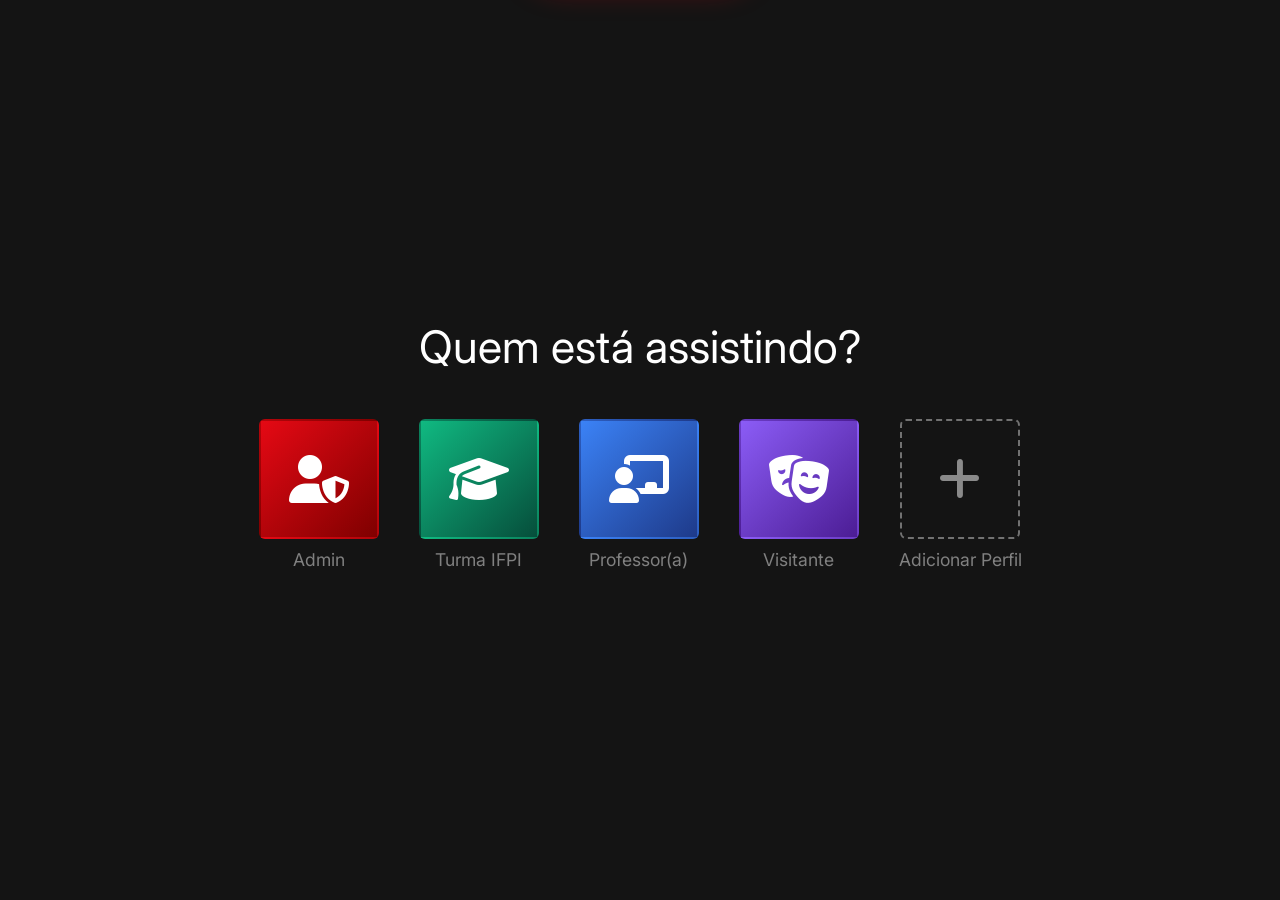
==== commit d20e32cf: "fix: Remove botao flutuante de debug da tela" ====
--- a/index.html
+++ b/index.html
@@ -255,7 +255,7 @@
     </div>
 
     <!-- TOAST DE TURNO -->
-    <div id="turn-toast">
+    <div id="turn-toast" onclick="window.hideTurnToast()" title="Clique para fechar" style="cursor: pointer;">
         <i class="fa-solid fa-microphone-lines" style="font-size: 2rem; color: var(--netflix-red);"></i>
         <div>
             <span style="font-size: 0.8rem; color: #ccc;">Passando a palavra...</span><br>
@@ -1769,7 +1769,7 @@
          ======================================================= -->
     <div id="hover-preview-card" onmouseleave="window.closeHoverPreview()">
         <div class="hpc-video-wrapper">
-            <img id="hpc-img" src="" alt="">
+            <img id="hpc-img" src="data:image/svg+xml,%3Csvg xmlns='http://www.w3.org/2000/svg'/%3E" alt="">
             <video id="hpc-video" muted loop playsinline></video>
             <iframe id="hpc-iframe" allow="autoplay; encrypted-media" tabindex="-1"></iframe>
             <div class="hpc-gradient"></div>
@@ -1790,7 +1790,7 @@
         </div>
     </div>
 
-    <script src="js/script.js?v=4.0"></script>
+    
 
     <!-- O HTML DO PLAYER DEVE FICAR FORA DO SCRIPT -->
     <div id="custom-video-player" class="video-overlay">
@@ -1870,7 +1870,7 @@
             </button>
             
             <div class="slide-viewport">
-                <img id="netflix-slide-img" src="" alt="Slide atual" />
+                <img id="netflix-slide-img" src="data:image/svg+xml,%3Csvg xmlns='http://www.w3.org/2000/svg'/%3E" alt="Slide atual" />
             </div>
 
             <!-- BOTÃO NETFLIX: PRÓXIMO EPISÓDIO -->
@@ -2343,154 +2343,147 @@
     </div>
 
     <!-- CANVAS PARA A FÍSICA DE MAÇÃS DE NEWTON -->
-    <canvas id="newton-canvas-overlay" class="newton-canvas-overlay"></canvas>
-
-    <!-- ==========================================
-         BOTÃO DISCRETO DO MODO DEUS (DEBUG)
-         ========================================== -->
-    <button type="button" id="god-mode-toggle-btn" class="god-mode-toggle-btn" onclick="window.toggleGodModePanel()" title="Abrir Painel Modo Deus / Debug (Atalho: F2)" aria-label="Modo Deus">
-        <span class="god-btn-icon">🛠️</span>
-        <span class="god-btn-text">DEBUG (F2)</span>
-    </button>
-
-    <!-- ==========================================
-         PAINEL MODO DEUS / CONSOLE DE TESTES (F2)
-         ========================================== -->
-    <div id="god-mode-overlay" class="god-mode-overlay" onclick="window.handleGodModeOverlayClick(event)">
-        <div class="god-mode-panel" id="god-mode-panel">
-            <div class="god-panel-header">
-                <div class="god-header-title">
-                    <span class="god-badge">DEV TOOLS</span>
-                    <h3>PAINEL MODO DEUS</h3>
-                    <span class="god-hint">(Pressione F2 para alternar)</span>
-                </div>
-                <button type="button" class="god-panel-close-btn" onclick="window.toggleGodModePanel()" aria-label="Fechar Painel">
-                    <i class="fa-solid fa-xmark"></i>
-                </button>
-            </div>
-
-            <!-- Métricas ao Vivo -->
-            <div class="god-live-metrics">
-                <div class="god-metric-card">
-                    <span class="metric-label">TELA ATIVA</span>
-                    <span class="metric-value" id="god-metric-screen">home-screen</span>
-                </div>
-                <div class="god-metric-card">
-                    <span class="metric-label">SLIDE / CAPÍTULO</span>
-                    <span class="metric-value" id="god-metric-slide">Slide -1</span>
-                </div>
-                <div class="god-metric-card">
-                    <span class="metric-label">PERFIL</span>
-                    <span class="metric-value" id="god-metric-profile">Admin</span>
-                </div>
-                <div class="god-metric-card">
-                    <span class="metric-label">CONQUISTAS</span>
-                    <span class="metric-value" id="god-metric-achievements">0 / 8</span>
-                </div>
-                <div class="god-metric-card">
-                    <span class="metric-label">DESEMPENHO</span>
-                    <span class="metric-value fps" id="god-metric-fps">60 FPS</span>
-                </div>
-            </div>
-
-            <div class="god-panel-body">
-                <!-- Seção 1: Teleporte Rápido -->
-                <div class="god-section">
-                    <h4><i class="fa-solid fa-compass"></i> TELEPORTE RÁPIDO DE TELAS</h4>
-                    <div class="god-buttons-grid">
-                        <button type="button" class="god-action-btn" onclick="window.godSwitchScreen('home-screen')">
-                            <i class="fa-solid fa-house"></i> Home (Catálogo)
-                        </button>
-                        <button type="button" class="god-action-btn" onclick="window.godSwitchScreen('acervo-screen')">
-                            <i class="fa-solid fa-shapes"></i> Acervo da Turma
-                        </button>
-                        <button type="button" class="god-action-btn" onclick="window.godStartSlide(0)">
-                            <i class="fa-solid fa-chalkboard-user"></i> Apresentador 2D
-                        </button>
-                        <button type="button" class="god-action-btn" onclick="window.godStartCinema(0)">
-                            <i class="fa-solid fa-film"></i> Cinema 3D
-                        </button>
-                        <button type="button" class="god-action-btn" onclick="window.godOpenCyberPresentation()">
-                            <i class="fa-solid fa-shield-halved"></i> Defesa Cibernética
-                        </button>
-                        <button type="button" class="god-action-btn" onclick="window.godSwitchScreen('quiz-screen')">
-                            <i class="fa-solid fa-gamepad"></i> Quiz Científico
-                        </button>
-                        <button type="button" class="god-action-btn" onclick="window.godOpenWrapped()">
-                            <i class="fa-solid fa-chart-pie"></i> Retrospectiva Wrapped
-                        </button>
-                        <button type="button" class="god-action-btn" onclick="window.godOpenSubscriptionVIP()">
-                            <i class="fa-solid fa-ticket"></i> Checkout VIP (Paródia)
-                        </button>
-                    </div>
-                </div>
-
-                <!-- Seção 2: Apresentação & Slides -->
-                <div class="god-section">
-                    <h4><i class="fa-solid fa-forward-step"></i> CONTROLE DE SLIDES & INTRODUÇÃO</h4>
-                    <div class="god-row-controls">
-                        <label for="god-slide-select">Ir direto ao Slide:</label>
-                        <select id="god-slide-select" class="god-select">
-                            <!-- Preenchido via script com os 14 capítulos -->
-                        </select>
-                        <button type="button" class="god-small-btn" onclick="window.godJumpToSelectedSlide(false)">
-                            Modo 2D
-                        </button>
-                        <button type="button" class="god-small-btn primary" onclick="window.godJumpToSelectedSlide(true)">
-                            Modo 3D
-                        </button>
-                        <button type="button" class="god-small-btn accent" onclick="window.godTriggerTudum()">
-                            🔊 TUDUM
-                        </button>
-                    </div>
-                </div>
-
-                <!-- Seção 3: Gamificação, RPG & Duelos -->
-                <div class="god-section">
-                    <h4><i class="fa-solid fa-trophy"></i> GAMIFICAÇÃO, CARTAS 3D & CONQUISTAS</h4>
-                    <div class="god-buttons-grid">
-                        <button type="button" class="god-action-btn" onclick="window.godUnlockAllAchievements()">
-                            <i class="fa-solid fa-medal"></i> Desbloquear Todas (8/8)
-                        </button>
-                        <button type="button" class="god-action-btn" onclick="window.godResetAchievements()">
-                            <i class="fa-solid fa-rotate-left"></i> Resetar Conquistas
-                        </button>
-                        <button type="button" class="god-action-btn" onclick="window.godOpenRandomCard()">
-                            <i class="fa-solid fa-id-card-clip"></i> Carta 3D Randômica
-                        </button>
-                        <button type="button" class="god-action-btn" onclick="window.godStartRandomDuel()">
-                            <i class="fa-solid fa-swords"></i> Duelo 1v1 Randômico
-                        </button>
-                    </div>
-                </div>
-
-                <!-- Seção 4: Físicas, Áudio Procedural & Paródias -->
-                <div class="god-section">
-                    <h4><i class="fa-solid fa-wand-magic-sparkles"></i> FÍSICA & MOTOR DE ÁUDIO</h4>
-                    <div class="god-buttons-grid">
-                        <button type="button" class="god-action-btn" onclick="window.godTriggerNewtonGravity()">
-                            🍏 Chuva de Newton (Gravidade)
-                        </button>
-                        <button type="button" class="god-action-btn" onclick="window.godToggleSfx()">
-                            🔊 Alternar Som Procedural
-                        </button>
-                        <button type="button" class="god-action-btn" onclick="window.godPlayTestSound('achievement')">
-                            🎺 Fanfarra de Conquista
-                        </button>
-                        <button type="button" class="god-action-btn" onclick="window.godPlayTestSound('success')">
-                            ✨ Acorde Sucesso
-                        </button>
-                        <button type="button" class="god-action-btn" onclick="window.godPlayTestSound('heartBurst')">
-                            ❤️ Som Burst Heart
-                        </button>
-                        <button type="button" class="god-action-btn" onclick="window.godPlayTestSound('error')">
-                            ⚠️ Tom de Erro Sutil
-                        </button>
-                    </div>
-                </div>
-            </div>
-        </div>
-    </div>
-
+    <canvas id="newton-canvas-overlay" class="newton-canvas-overlay"></canvas>
+
+    <!-- ==========================================
+         PAINEL MODO DEUS / CONSOLE DE TESTES (F2)
+         ========================================== -->
+    <div id="god-mode-overlay" class="god-mode-overlay" onclick="window.handleGodModeOverlayClick(event)">
+        <div class="god-mode-panel" id="god-mode-panel">
+            <div class="god-panel-header">
+                <div class="god-header-title">
+                    <span class="god-badge">DEV TOOLS</span>
+                    <h3>PAINEL MODO DEUS</h3>
+                    <span class="god-hint">(Pressione F2 para alternar)</span>
+                </div>
+                <button type="button" class="god-panel-close-btn" onclick="window.toggleGodModePanel()" aria-label="Fechar Painel">
+                    <i class="fa-solid fa-xmark"></i>
+                </button>
+            </div>
+
+            <!-- Métricas ao Vivo -->
+            <div class="god-live-metrics">
+                <div class="god-metric-card">
+                    <span class="metric-label">TELA ATIVA</span>
+                    <span class="metric-value" id="god-metric-screen">home-screen</span>
+                </div>
+                <div class="god-metric-card">
+                    <span class="metric-label">SLIDE / CAPÍTULO</span>
+                    <span class="metric-value" id="god-metric-slide">Slide -1</span>
+                </div>
+                <div class="god-metric-card">
+                    <span class="metric-label">PERFIL</span>
+                    <span class="metric-value" id="god-metric-profile">Admin</span>
+                </div>
+                <div class="god-metric-card">
+                    <span class="metric-label">CONQUISTAS</span>
+                    <span class="metric-value" id="god-metric-achievements">0 / 8</span>
+                </div>
+                <div class="god-metric-card">
+                    <span class="metric-label">DESEMPENHO</span>
+                    <span class="metric-value fps" id="god-metric-fps">60 FPS</span>
+                </div>
+            </div>
+
+            <div class="god-panel-body">
+                <!-- Seção 1: Teleporte Rápido -->
+                <div class="god-section">
+                    <h4><i class="fa-solid fa-compass"></i> TELEPORTE RÁPIDO DE TELAS</h4>
+                    <div class="god-buttons-grid">
+                        <button type="button" class="god-action-btn" onclick="window.godSwitchScreen('home-screen')">
+                            <i class="fa-solid fa-house"></i> Home (Catálogo)
+                        </button>
+                        <button type="button" class="god-action-btn" onclick="window.godSwitchScreen('acervo-screen')">
+                            <i class="fa-solid fa-shapes"></i> Acervo da Turma
+                        </button>
+                        <button type="button" class="god-action-btn" onclick="window.godStartSlide(0)">
+                            <i class="fa-solid fa-chalkboard-user"></i> Apresentador 2D
+                        </button>
+                        <button type="button" class="god-action-btn" onclick="window.godStartCinema(0)">
+                            <i class="fa-solid fa-film"></i> Cinema 3D
+                        </button>
+                        <button type="button" class="god-action-btn" onclick="window.godOpenCyberPresentation()">
+                            <i class="fa-solid fa-shield-halved"></i> Defesa Cibernética
+                        </button>
+                        <button type="button" class="god-action-btn" onclick="window.godSwitchScreen('quiz-screen')">
+                            <i class="fa-solid fa-gamepad"></i> Quiz Científico
+                        </button>
+                        <button type="button" class="god-action-btn" onclick="window.godOpenWrapped()">
+                            <i class="fa-solid fa-chart-pie"></i> Retrospectiva Wrapped
+                        </button>
+                        <button type="button" class="god-action-btn" onclick="window.godOpenSubscriptionVIP()">
+                            <i class="fa-solid fa-ticket"></i> Checkout VIP (Paródia)
+                        </button>
+                    </div>
+                </div>
+
+                <!-- Seção 2: Apresentação & Slides -->
+                <div class="god-section">
+                    <h4><i class="fa-solid fa-forward-step"></i> CONTROLE DE SLIDES & INTRODUÇÃO</h4>
+                    <div class="god-row-controls">
+                        <label for="god-slide-select">Ir direto ao Slide:</label>
+                        <select id="god-slide-select" class="god-select">
+                            <!-- Preenchido via script com os 14 capítulos -->
+                        </select>
+                        <button type="button" class="god-small-btn" onclick="window.godJumpToSelectedSlide(false)">
+                            Modo 2D
+                        </button>
+                        <button type="button" class="god-small-btn primary" onclick="window.godJumpToSelectedSlide(true)">
+                            Modo 3D
+                        </button>
+                        <button type="button" class="god-small-btn accent" onclick="window.godTriggerTudum()">
+                            🔊 TUDUM
+                        </button>
+                    </div>
+                </div>
+
+                <!-- Seção 3: Gamificação, RPG & Duelos -->
+                <div class="god-section">
+                    <h4><i class="fa-solid fa-trophy"></i> GAMIFICAÇÃO, CARTAS 3D & CONQUISTAS</h4>
+                    <div class="god-buttons-grid">
+                        <button type="button" class="god-action-btn" onclick="window.godUnlockAllAchievements()">
+                            <i class="fa-solid fa-medal"></i> Desbloquear Todas (8/8)
+                        </button>
+                        <button type="button" class="god-action-btn" onclick="window.godResetAchievements()">
+                            <i class="fa-solid fa-rotate-left"></i> Resetar Conquistas
+                        </button>
+                        <button type="button" class="god-action-btn" onclick="window.godOpenRandomCard()">
+                            <i class="fa-solid fa-id-card-clip"></i> Carta 3D Randômica
+                        </button>
+                        <button type="button" class="god-action-btn" onclick="window.godStartRandomDuel()">
+                            <i class="fa-solid fa-swords"></i> Duelo 1v1 Randômico
+                        </button>
+                    </div>
+                </div>
+
+                <!-- Seção 4: Físicas, Áudio Procedural & Paródias -->
+                <div class="god-section">
+                    <h4><i class="fa-solid fa-wand-magic-sparkles"></i> FÍSICA & MOTOR DE ÁUDIO</h4>
+                    <div class="god-buttons-grid">
+                        <button type="button" class="god-action-btn" onclick="window.godTriggerNewtonGravity()">
+                            🍏 Chuva de Newton (Gravidade)
+                        </button>
+                        <button type="button" class="god-action-btn" onclick="window.godToggleSfx()">
+                            🔊 Alternar Som Procedural
+                        </button>
+                        <button type="button" class="god-action-btn" onclick="window.godPlayTestSound('achievement')">
+                            🎺 Fanfarra de Conquista
+                        </button>
+                        <button type="button" class="god-action-btn" onclick="window.godPlayTestSound('success')">
+                            ✨ Acorde Sucesso
+                        </button>
+                        <button type="button" class="god-action-btn" onclick="window.godPlayTestSound('heartBurst')">
+                            ❤️ Som Burst Heart
+                        </button>
+                        <button type="button" class="god-action-btn" onclick="window.godPlayTestSound('error')">
+                            ⚠️ Tom de Erro Sutil
+                        </button>
+                    </div>
+                </div>
+            </div>
+        </div>
+    </div>
+
+    <script src="js/script.js?v=4.0"></script>
 </body>
 </html>
--- a/css/style.css
+++ b/css/style.css
@@ -1135,7 +1135,7 @@
         .details-content h1 { font-family: 'Bebas Neue', cursive; font-size: 3.5rem; line-height: 1; margin-bottom: 15px; }
 
         /* NOTIFICAÇÕES GLOBAIS */
-        #turn-toast { position: fixed; top: -100px; left: 50%; transform: translateX(-50%); background: rgba(10,10,10,0.95); border: 2px solid var(--netflix-red); padding: 15px 30px; border-radius: 50px; color: #fff; z-index: 10000; transition: top 0.5s cubic-bezier(0.175, 0.885, 0.32, 1.275); box-shadow: 0 10px 30px rgba(229,9,20,0.4); display: flex; align-items: center; gap: 15px; pointer-events: none;}
+        #turn-toast { position: fixed; top: -100px; left: 50%; transform: translateX(-50%); background: rgba(10,10,10,0.95); border: 2px solid var(--netflix-red); padding: 15px 30px; border-radius: 50px; color: #fff; z-index: 10000; transition: top 0.5s cubic-bezier(0.175, 0.885, 0.32, 1.275); box-shadow: 0 10px 30px rgba(229,9,20,0.4); display: flex; align-items: center; gap: 15px; pointer-events: auto; cursor: pointer;}
         #turn-toast.show { top: 30px; }
         
         #ach-popup { position: fixed; bottom: -100px; right: 20px; background: rgba(20,20,20,0.95); border-left: 5px solid var(--rpg-gold); border-radius: 4px; padding: 15px 25px; color: #fff; font-family: 'Inter', sans-serif; font-weight: bold; box-shadow: 0 0 20px rgba(0,0,0,0.8); transition: bottom 0.5s cubic-bezier(0.175, 0.885, 0.32, 1.275); z-index: 10000; display: flex; align-items: center; gap: 15px; pointer-events: none;}
